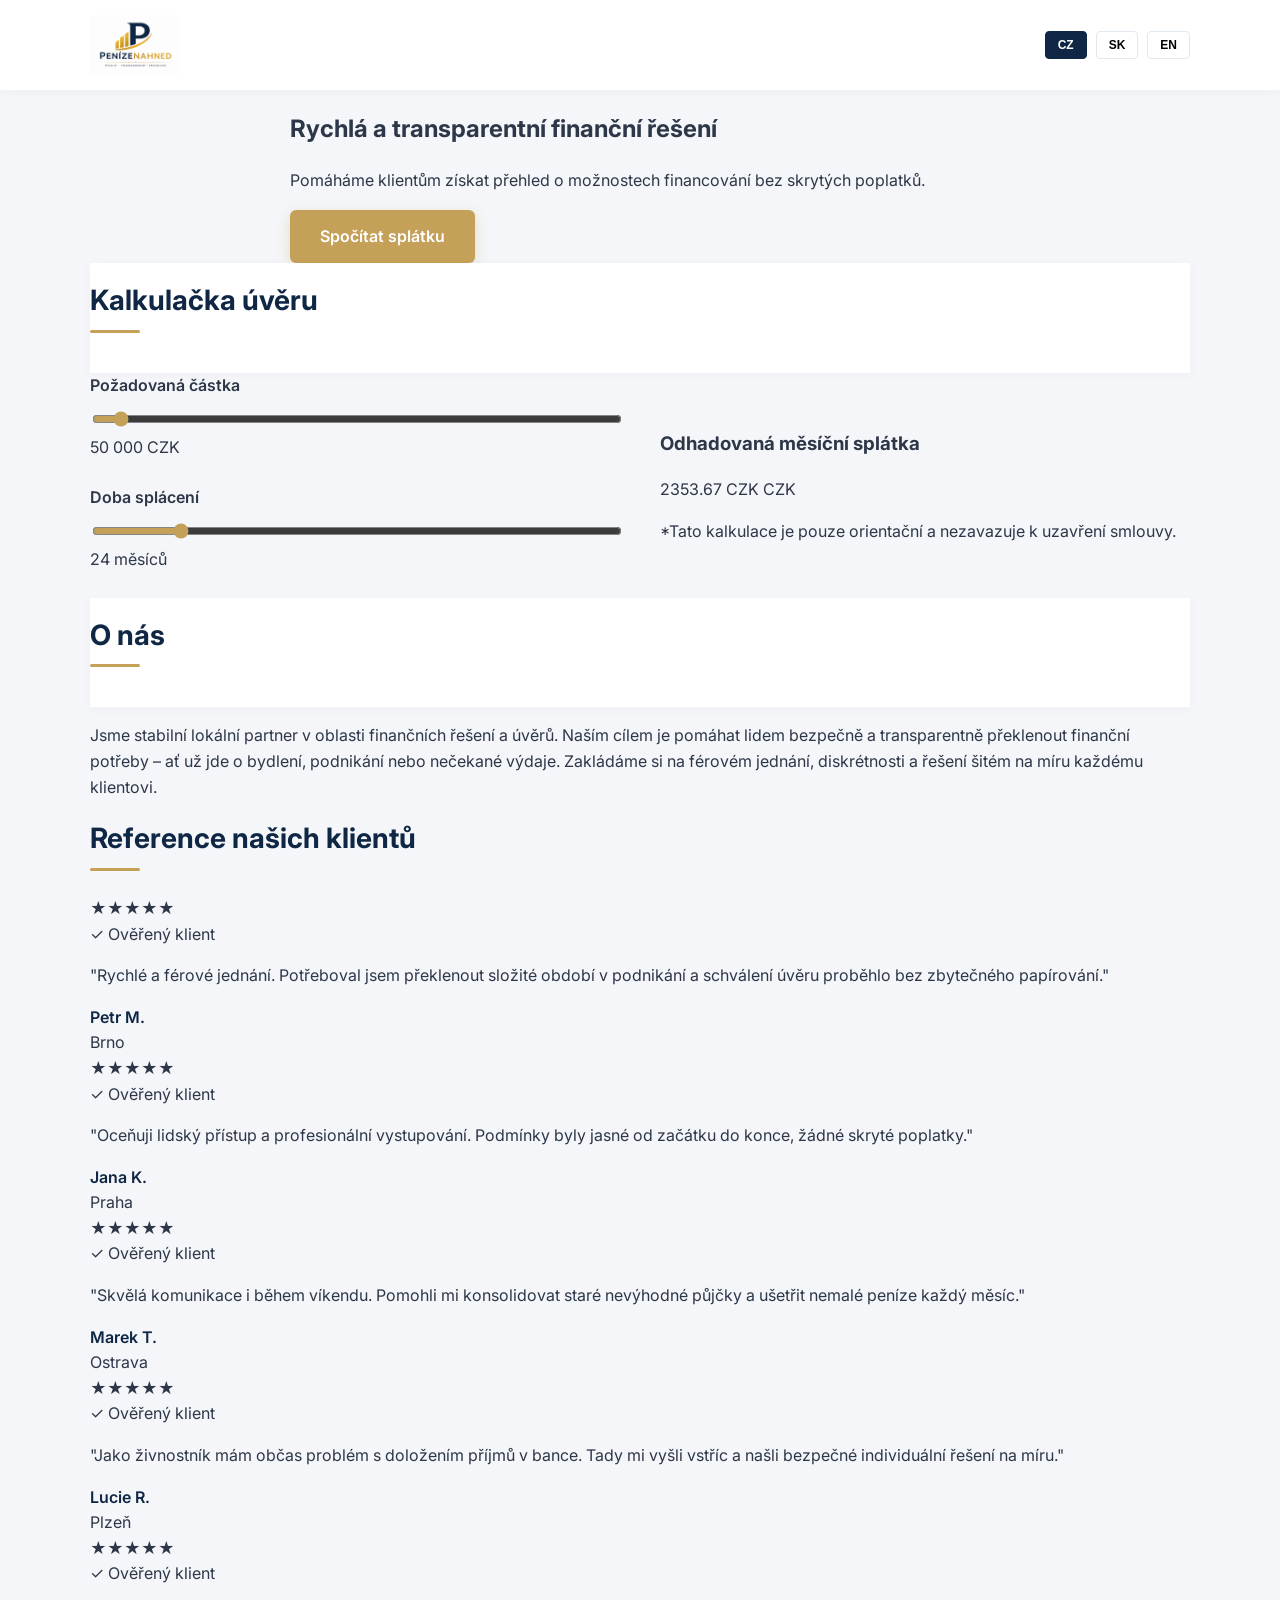
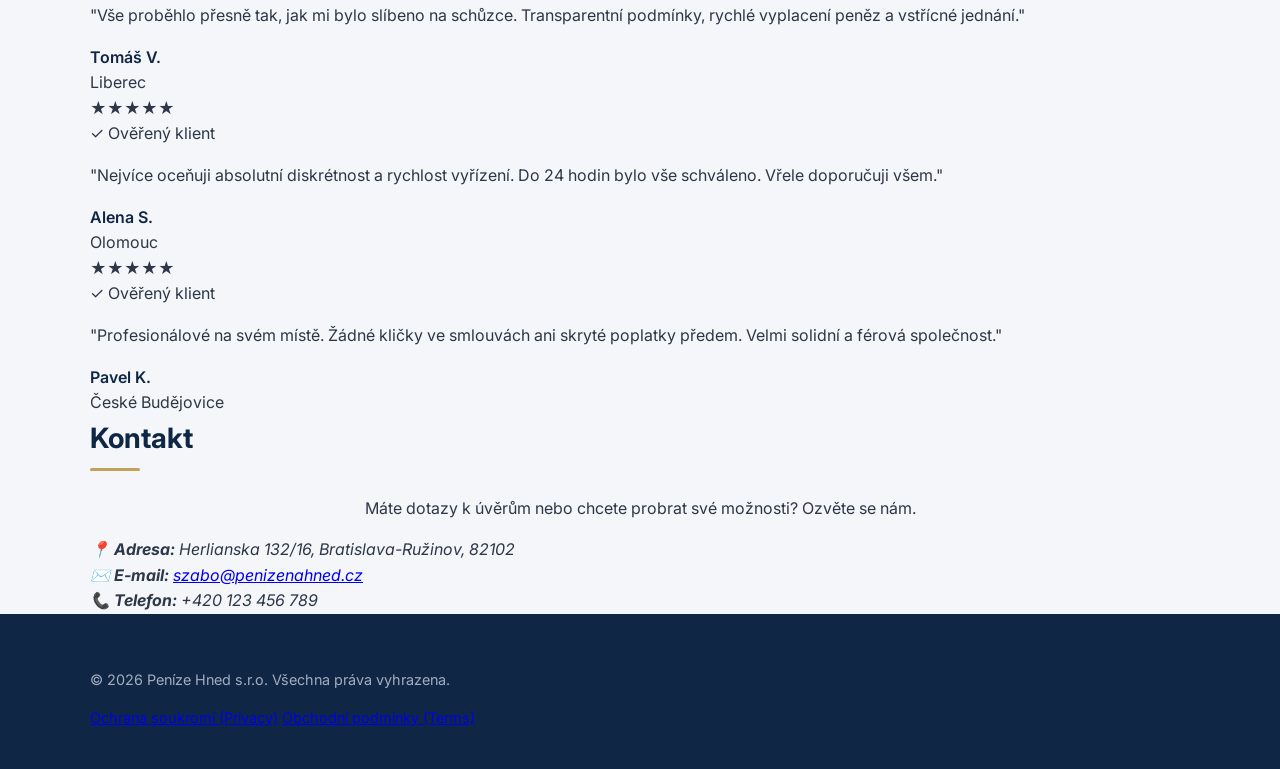
==== index.html @ b9f070ab "Update index.html" ====
<!DOCTYPE html>
<html lang="cs">
<head>
    <meta charset="utf-8">
    <meta name="viewport" content="width=device-width, initial-scale=1">
    <title>Peníze Hned s.r.o. | Premium Finanční Řešení</title>
    <link rel="stylesheet" href="styles.css">
    <!-- Premium Geometric Typography -->
    <link rel="preconnect" href="https://fonts.googleapis.com">
    <link rel="preconnect" href="https://fonts.gstatic.com" crossorigin>
    <link href="https://fonts.googleapis.com/css2?family=Inter:wght@300;400;500;600;700&display=swap" rel="stylesheet">
</head>
<body>

<!-- Sticky Navigation Header -->
<header class="site-header">
    <div class="container header-flex">
        <div class="logo-area">
            <img src="logo.png" alt="Peníze Hned s.r.o. Logo" class="site-logo">
        </div>
        <nav class="langs" aria-label="Výběr jazyka">
            <button class="lang-btn active" onclick="setLang('cs')">CZ</button>
            <button class="lang-btn" onclick="setLang('sk')">SK</button>
            <button class="lang-btn" onclick="setLang('en')">EN</button>
        </nav>
    </div>
</header>

<!-- Hero Section with bg_header_2.png Background & High-Contrast Overlay -->
<section class="hero-gradient-wrapper">
    <div class="hero-overlay-curtain"></div>
    <div class="hero-content">
        <h2 id="hero-title" class="hero-main-title">Rychlá a transparentní finanční řešení</h2>
        <p id="hero-text" class="hero-sub-text">Pomáháme klientům získat přehled o možnostech financování bez skrytých poplatků.</p>
        <a href="#calculator-card" class="btn-premium hero-cta">Spočítat splátku</a>
    </div>
</section>

<!-- Main Grid Canvas Layered Over Soft Warm Grey (#f4f6f9) -->
<main class="main-canvas">
    
    <!-- Approachable Interactivity: Loan Calculator Card -->
    <section id="calculator-card" class="container elevated-card">
        <header class="card-header">
            <h2 class="section-title">Kalkulačka úvěru</h2>
        </header>
        <div class="calculator-grid">
            <!-- Custom Gold Sliders -->
            <div class="calc-controls-block">
                <div class="range-group">
                    <label for="amount" class="input-label">Požadovaná částka</label>
                    <input id="amount" class="gold-range-slider" type="range" min="10000" max="1000000" value="50000" oninput="calc()">
                    <div class="range-value-display"><span id="amountv">50 000</span> CZK</div>
                </div>
                
                <div class="range-group">
                    <label for="months" class="input-label">Doba splácení</label>
                    <input id="months" class="gold-range-slider" type="range" min="6" max="120" value="24" oninput="calc()">
                    <div class="range-value-display"><span id="monthsv">24</span> měsíců</div>
                </div>
            </div>
            <!-- High-Contrast Numeric Financial Output -->
            <div class="calc-result-display-panel">
                <h3 class="result-panel-heading">Odhadovaná měsíční splátka</h3>
                <div class="numeric-output-large"><span id="monthly">---</span> CZK</div>
                <p class="calc-disclaimer-text">*Tato kalkulace je pouze orientační a nezavazuje k uzavření smlouvy.</p>
            </div>
        </div>
    </section>

    <!-- Dimensionality: Corporate Overview Card -->
    <section class="container elevated-card">
        <header class="card-header">
            <h2 class="section-title">O nás</h2>
        </header>
        <article class="about-us-content-body">
            <p>Jsme stabilní lokální partner v oblasti finančních řešení a úvěrů. Naším cílem je pomáhat lidem bezpečně a transparentně překlenout finanční potřeby – ať už jde o bydlení, podnikání nebo nečekané výdaje. Zakládáme si na férovém jednání, diskrétnosti a řešení šitém na míru každému klientovi.</p>
        </article>
    </section>

    <!-- Trust Building: Premium Trustline-Inspired Testimonials Canvas -->
    <section class="container testimonials-section-wrapper">
        <h2 class="section-title title-centered">Reference našich klientů</h2>
        <div class="testimonials-responsive-grid">
            
            <!-- Card 1 -->
            <div class="premium-trust-card">
                <div class="card-trust-header">
                    <div class="stars">★★★★★</div>
                    <span class="verified-badge">✓ Ověřený klient</span>
                </div>
                <p class="client-quote-text">"Rychlé a férové jednání. Potřeboval jsem překlenout složité období v podnikání a schválení úvěru proběhlo bez zbytečného papírování."</p>
                <div class="client-meta">
                    <h4 class="client-name">Petr M.</h4>
                    <span class="client-location">Brno</span>
                </div>
            </div>
            
            <!-- Card 2 -->
            <div class="premium-trust-card">
                <div class="card-trust-header">
                    <div class="stars">★★★★★</div>
                    <span class="verified-badge">✓ Ověřený klient</span>
                </div>
                <p class="client-quote-text">"Oceňuji lidský přístup a profesionální vystupování. Podmínky byly jasné od začátku do konce, žádné skryté poplatky."</p>
                <div class="client-meta">
                    <h4 class="client-name">Jana K.</h4>
                    <span class="client-location">Praha</span>
                </div>
            </div>

            <!-- Card 3 -->
            <div class="premium-trust-card">
                <div class="card-trust-header">
                    <div class="stars">★★★★★</div>
                    <span class="verified-badge">✓ Ověřený klient</span>
                </div>
                <p class="client-quote-text">"Skvělá komunikace i během víkendu. Pomohli mi konsolidovat staré nevýhodné půjčky a ušetřit nemalé peníze každý měsíc."</p>
                <div class="client-meta">
                    <h4 class="client-name">Marek T.</h4>
                    <span class="client-location">Ostrava</span>
                </div>
            </div>

            <!-- Card 4 -->
            <div class="premium-trust-card">
                <div class="card-trust-header">
                    <div class="stars">★★★★★</div>
                    <span class="verified-badge">✓ Ověřený klient</span>
                </div>
                <p class="client-quote-text">"Jako živnostník mám občas problém s doložením příjmů v bance. Tady mi vyšli vstříc a našli bezpečné individuální řešení na míru."</p>
                <div class="client-meta">
                    <h4 class="client-name">Lucie R.</h4>
                    <span class="client-location">Plzeň</span>
                </div>
            </div>

            <!-- Card 5 -->
            <div class="premium-trust-card">
                <div class="card-trust-header">
                    <div class="stars">★★★★★</div>
                    <span class="verified-badge">✓ Ověřený klient</span>
                </div>
                <p class="client-quote-text">"Vše proběhlo přesně tak, jak mi bylo slíbeno na schůzce. Transparentní podmínky, rychlé vyplacení peněz a vstřícné jednání."</p>
                <div class="client-meta">
                    <h4 class="client-name">Tomáš V.</h4>
                    <span class="client-location">Liberec</span>
                </div>
            </div>

            <!-- Card 6 -->
            <div class="premium-trust-card">
                <div class="card-trust-header">
                    <div class="stars">★★★★★</div>
                    <span class="verified-badge">✓ Ověřený klient</span>
                </div>
                <p class="client-quote-text">"Nejvíce oceňuji absolutní diskrétnost a rychlost vyřízení. Do 24 hodin bylo vše schváleno. Vřele doporučuji všem."</p>
                <div class="client-meta">
                    <h4 class="client-name">Alena S.</h4>
                    <span class="client-location">Olomouc</span>
                </div>
            </div>

            <!-- Card 7 -->
            <div class="premium-trust-card">
                <div class="card-trust-header">
                    <div class="stars">★★★★★</div>
                    <span class="verified-badge">✓ Ověřený klient</span>
                </div>
                <p class="client-quote-text">"Profesionálové na svém místě. Žádné kličky ve smlouvách ani skryté poplatky předem. Velmi solidní a férová společnost."</p>
                <div class="client-meta">
                    <h4 class="client-name">Pavel K.</h4>
                    <span class="client-location">České Budějovice</span>
                </div>
            </div>
            
        </div>
    </section>

    <!-- Trust Building: Transparent Standalone Contact Panel -->
    <section class="container contact-standalone-wrapper">
        <div class="contact-details-panel elevated-card">
            <h2 class="section-title title-centered">Kontakt</h2>
            <p class="contact-intro-lead text-center">Máte dotazy k úvěrům nebo chcete probrat své možnosti? Ozvěte se nám.</p>
            <address class="structured-address-block">
                <div class="address-grid-item"><strong>📍 Adresa:</strong> Herlianska 132/16, Bratislava-Ružinov, 82102</div>
                <div class="address-grid-item"><strong>✉️ E-mail:</strong> <a href="mailto:szabo@penizenahned.cz" class="high-intent-link">szabo@penizenahned.cz</a></div>
                <div class="address-grid-item"><strong>📞 Telefon:</strong> +420 123 456 789</div>
            </address>
        </div>
    </section>
</main>

<!-- Corporate Stability Footer -->
<footer class="corporate-footer">
    <div class="container footer-flex-content">
        <p class="copyright-text">&copy; 2026 Peníze Hned s.r.o. Všechna práva vyhrazena.</p>
        <div class="footer-legal-links">
            <a href="privacy.html" class="legal-link">Ochrana soukromí (Privacy)</a>
            <a href="terms.html" class="legal-link">Obchodní podmínky (Terms)</a>
        </div>
    </div>
</footer>

<script src="script.js"></script>
</body>
</html>
---- styles.css ----
/* Container Box to cleanly present the logo asset */
.logo-badge {
  background: #ffffff; 
  padding: 6px 12px;
  border-radius: 6px;
  box-shadow: 0 2px 8px rgba(0, 0, 0, 0.04);
  display: flex;
  align-items: center;
  justify-content: center;
}

.site-logo {
  height: 50px;
  width: auto;
  display: block;
}


/* Color Palette & Variables from logo.png */
:root {
  --primary: #0F2744;       /* Trustworthy Navy */
  --primary-light: #1d4e89; /* Lighter Deep Blue */
  --accent: #c5a059;        /* Premium Champagne Gold */
  --accent-dark: #b08d4b;   /* Hover state Gold */
  --bg-light: #f4f6f9;      /* Sophisticated Off-White */
  --text-dark: #2d3748;     /* Clean Charcoal Text */
  --text-muted: #718096;
  --radius: 12px;
  --shadow: 0 10px 30px rgba(15, 39, 68, 0.05), 0 1px 8px rgba(0, 0, 0, 0.02);
  --shadow-hover: 0 20px 40px rgba(15, 39, 68, 0.1);
}

* {
  box-sizing: border-box;
  scroll-behavior: smooth;
}

body {
  font-family: 'Inter', sans-serif;
  margin: 0;
  background: var(--bg-light);
  color: var(--text-dark);
  line-height: 1.6;
}

.container {
  width: 92%;
  max-width: 1100px;
  margin: auto;
}

/* Header Upgrades */
header {
  background: #ffffff;
  color: var(--text-dark);
  padding: 15px 0;
  box-shadow: 0 2px 10px rgba(0,0,0,0.03);
  position: sticky;
  top: 0;
  z-index: 100;
}

.header-flex {
  display: flex;
  justify-content: space-between;
  align-items: center;
}

.site-logo {
  height: 60px; /* Adapts nicely to your logo dimensions */
  object-fit: contain;
}

.langs .lang-btn {
  background: transparent;
  border: 1px solid #e2e8f0;
  padding: 6px 12px;
  margin-left: 5px;
  cursor: pointer;
  border-radius: 4px;
  font-weight: 600;
  font-size: 12px;
  transition: all 0.2s;
}

.langs .lang-btn.active, .langs .lang-btn:hover {
  background: var(--primary);
  color: white;
  border-color: var(--primary);
}

/* Premium Depth Hero Area */
.hero {
  position: relative;
  padding: 100px 20px;
  text-align: center;
  background: linear-gradient(135deg, var(--primary) 0%, var(--primary-light) 100%);
  color: white;
  overflow: hidden;
}

.hero-content {
  position: relative;
  z-index: 2;
  max-width: 700px;
  margin: auto;
}

.hero h2 {
  font-size: 2.5rem;
  margin-bottom: 20px;
  font-weight: 700;
  letter-spacing: -0.5px;
}

.hero p {
  font-size: 1.2rem;
  opacity: 0.9;
  margin-bottom: 30px;
  font-weight: 300;
}

/* Main Content Structure & Depth Cards */
.main-content {
  padding: 60px 0;
  display: flex;
  flex-direction: column;
  gap: 50px;
}

.section-card {
  background: #ffffff;
  padding: 40px;
  border-radius: var(--radius);
  box-shadow: var(--shadow);
  border: 1px solid rgba(15, 39, 68, 0.03);
  transition: transform 0.3s ease, box-shadow 0.3s ease;
}

.section-card:hover {
  transform: translateY(-2px);
  box-shadow: var(--shadow-hover);
}

.section-title {
  color: var(--primary);
  font-size: 1.75rem;
  margin-top: 0;
  margin-bottom: 25px;
  position: relative;
  padding-bottom: 10px;
}

.section-title::after {
  content: '';
  position: absolute;
  left: 0;
  bottom: 0;
  width: 50px;
  height: 3px;
  background: var(--accent);
  border-radius: 2px;
}

.text-center { text-align: center; }
.text-center.section-title::after { left: 50%; transform: translateX(-50%); }

/* Calculator Upgrades */
.calculator-grid {
  display: grid;
  grid-template-columns: 1fr 1fr;
  gap: 40px;
  align-items: center;
}

@media(max-width: 768px) {
  .calculator-grid, .contact-grid, .testimonials-grid {
    grid-template-columns: 1fr !important;
  }
}

.range-group {
  margin-bottom: 25px;
}

.range-group label {
  display: block;
  font-weight: 600;
  margin-bottom: 10px;
}

input[type="range"] {
  width: 100%;
  accent-color: var(--accent);
  margin-bottom: 8px;
}

.range-value {
  text-align: right;
  font-weight: 700;
  color: var(--primary);
}

.calc-result {
  background: #f8fafc;
  padding: 30px;
  border-radius: 8px;
  text-align: center;
  border-left: 4px solid var(--accent);
}

.calc-result h3 {
  margin-top: 0;
  color: var(--text-muted);
  font-size: 1rem;
  text-transform: uppercase;
  letter-spacing: 1px;
}

.result-display {
  font-size: 2.2rem;
  font-weight: 700;
  color: var(--primary);
  margin: 15px 0;
}

.calc-disclaimer {
  font-size: 0.8rem;
  color: var(--text-muted);
  margin: 0;
}

/* About Us Section Styling */
.about-text {
  font-size: 1.1rem;
  color: #4a5568;
}

/* Testimonials Layout */
.testimonials-grid {
  display: grid;
  grid-template-columns: 1fr 1fr;
  gap: 30px;
}

.testimonial-card {
  background: white;
  padding: 30px;
  border-radius: var(--radius);
  box-shadow: var(--shadow);
  border-top: 3px solid var(--accent);
}

.quote {
  font-style: italic;
  color: #4a5568;
  margin-bottom: 20px;
}

.client-name {
  margin: 0;
  color: var(--primary);
  font-weight: 600;
}

/* Contact Grid & Form UI */
.contact-grid {
  display: grid;
  grid-template-columns: 4fr 6fr;
  gap: 30px;
}

.contact-lead {
  font-size: 1.1rem;
  margin-bottom: 25px;
}

.contact-details p {
  margin-bottom: 15px;
}

.contact-details a {
  color: var(--primary-light);
  text-decoration: none;
  font-weight: 600;
}

.form-title {
  margin-top: 0;
  color: var(--primary);
  margin-bottom: 20px;
}

.form-group {
  margin-bottom: 20px;
}

.form-group label {
  display: block;
  font-size: 0.9rem;
  font-weight: 600;
  margin-bottom: 6px;
}

.form-group input, .form-group textarea {
  width: 100%;
  padding: 12px;
  border: 1px solid #cbd5e0;
  border-radius: 6px;
  font-family: inherit;
  font-size: 1rem;
  transition: border-color 0.2s;
}

.form-group input:focus, .form-group textarea:focus {
  outline: none;
  border-color: var(--accent);
}

/* Premium Buttons */
.btn-premium {
  display: inline-block;
  background: var(--accent);
  color: white;
  padding: 14px 30px;
  border-radius: 6px;
  text-decoration: none;
  font-weight: 600;
  border: none;
  cursor: pointer;
  transition: all 0.2s ease-transform;
  box-shadow: 0 4px 14px rgba(197, 160, 89, 0.3);
}

.btn-premium:hover {
  background: var(--accent-dark);
  transform: translateY(-1px);
}

.btn-full {
  width: 100%;
}

/* Footer Overhaul */
footer {
  padding: 40px 0;
  background: var(--primary);
  color: #a0aec0;
  font-size: 0.9rem;
}

.footer-content {
  display: flex;
  justify-content: space-between;
  align-items: center;
  flex-wrap: wrap;
  gap: 20px;
}

.footer-links a {
  color: #fff;
  text-decoration: none;
  margin-left: 20px;
  transition: color 0.2s;
}

.footer-links a:hover {
  color: var(--accent);
}
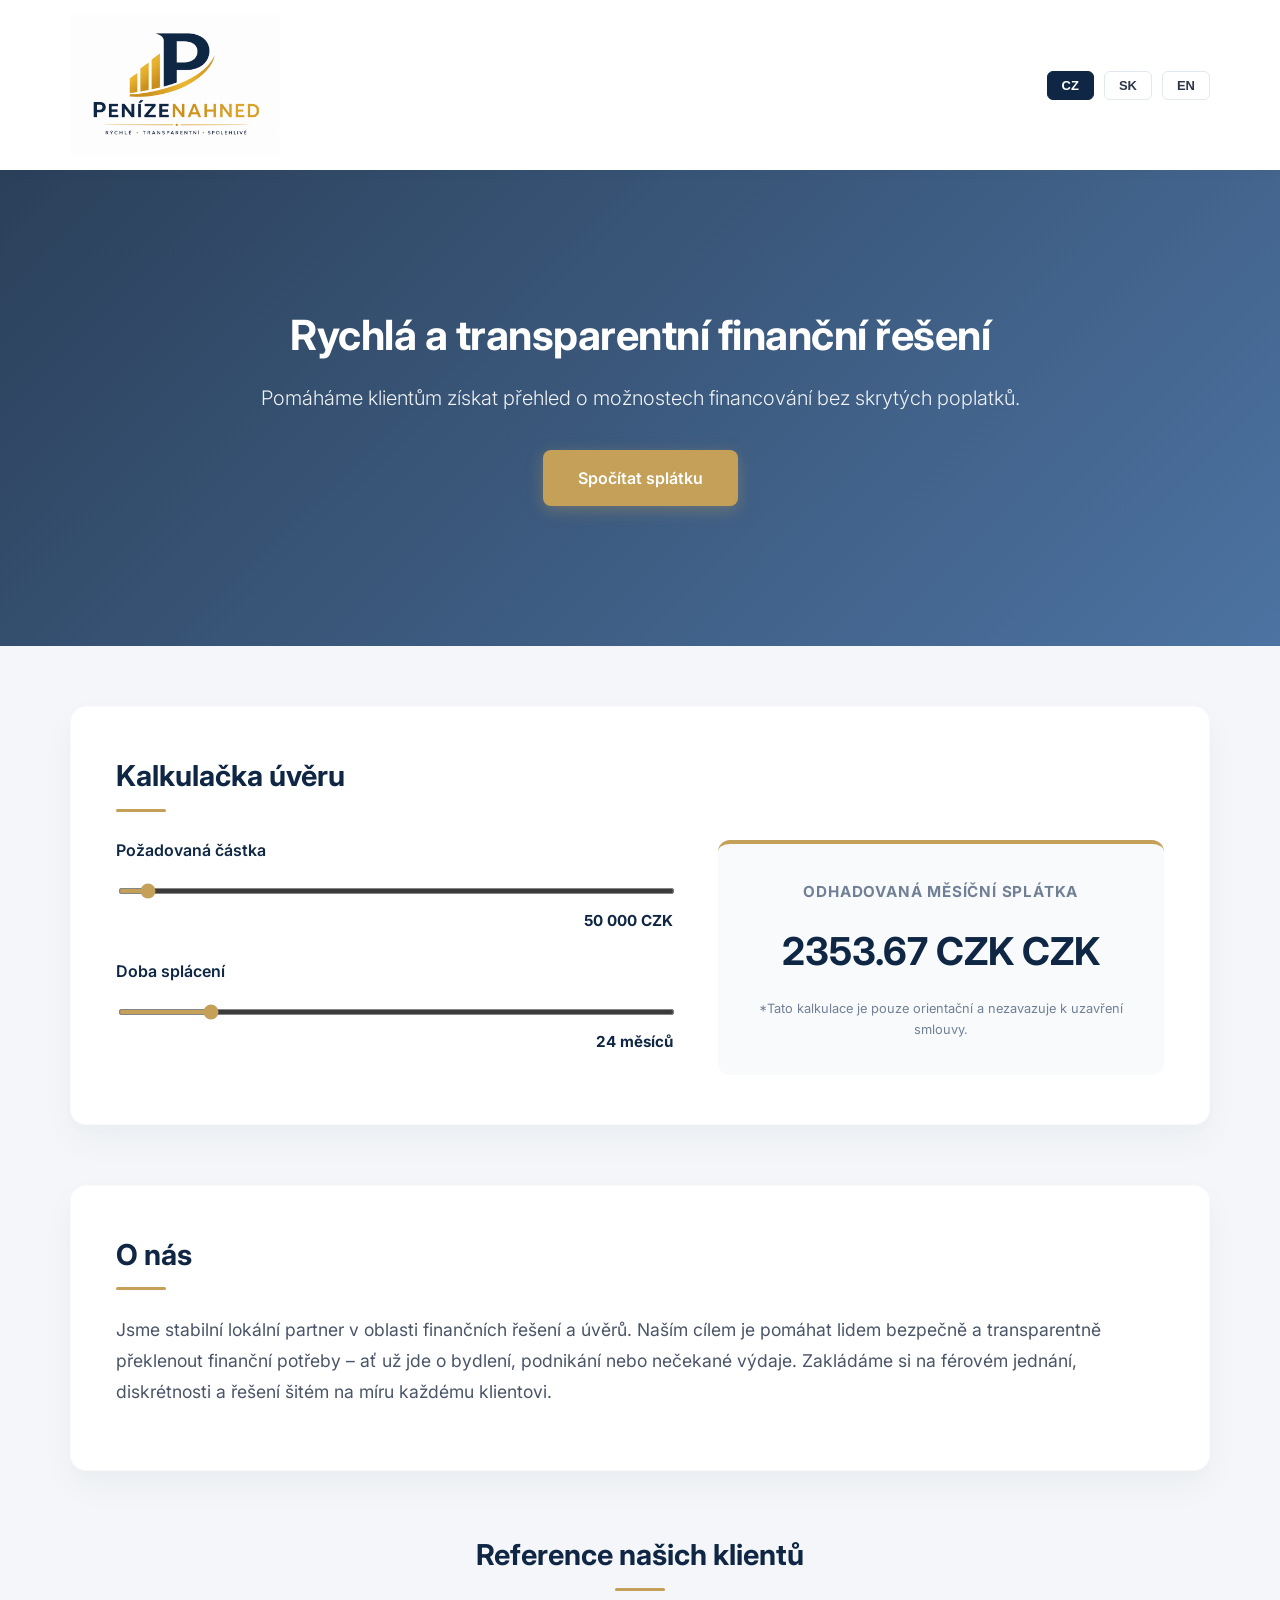
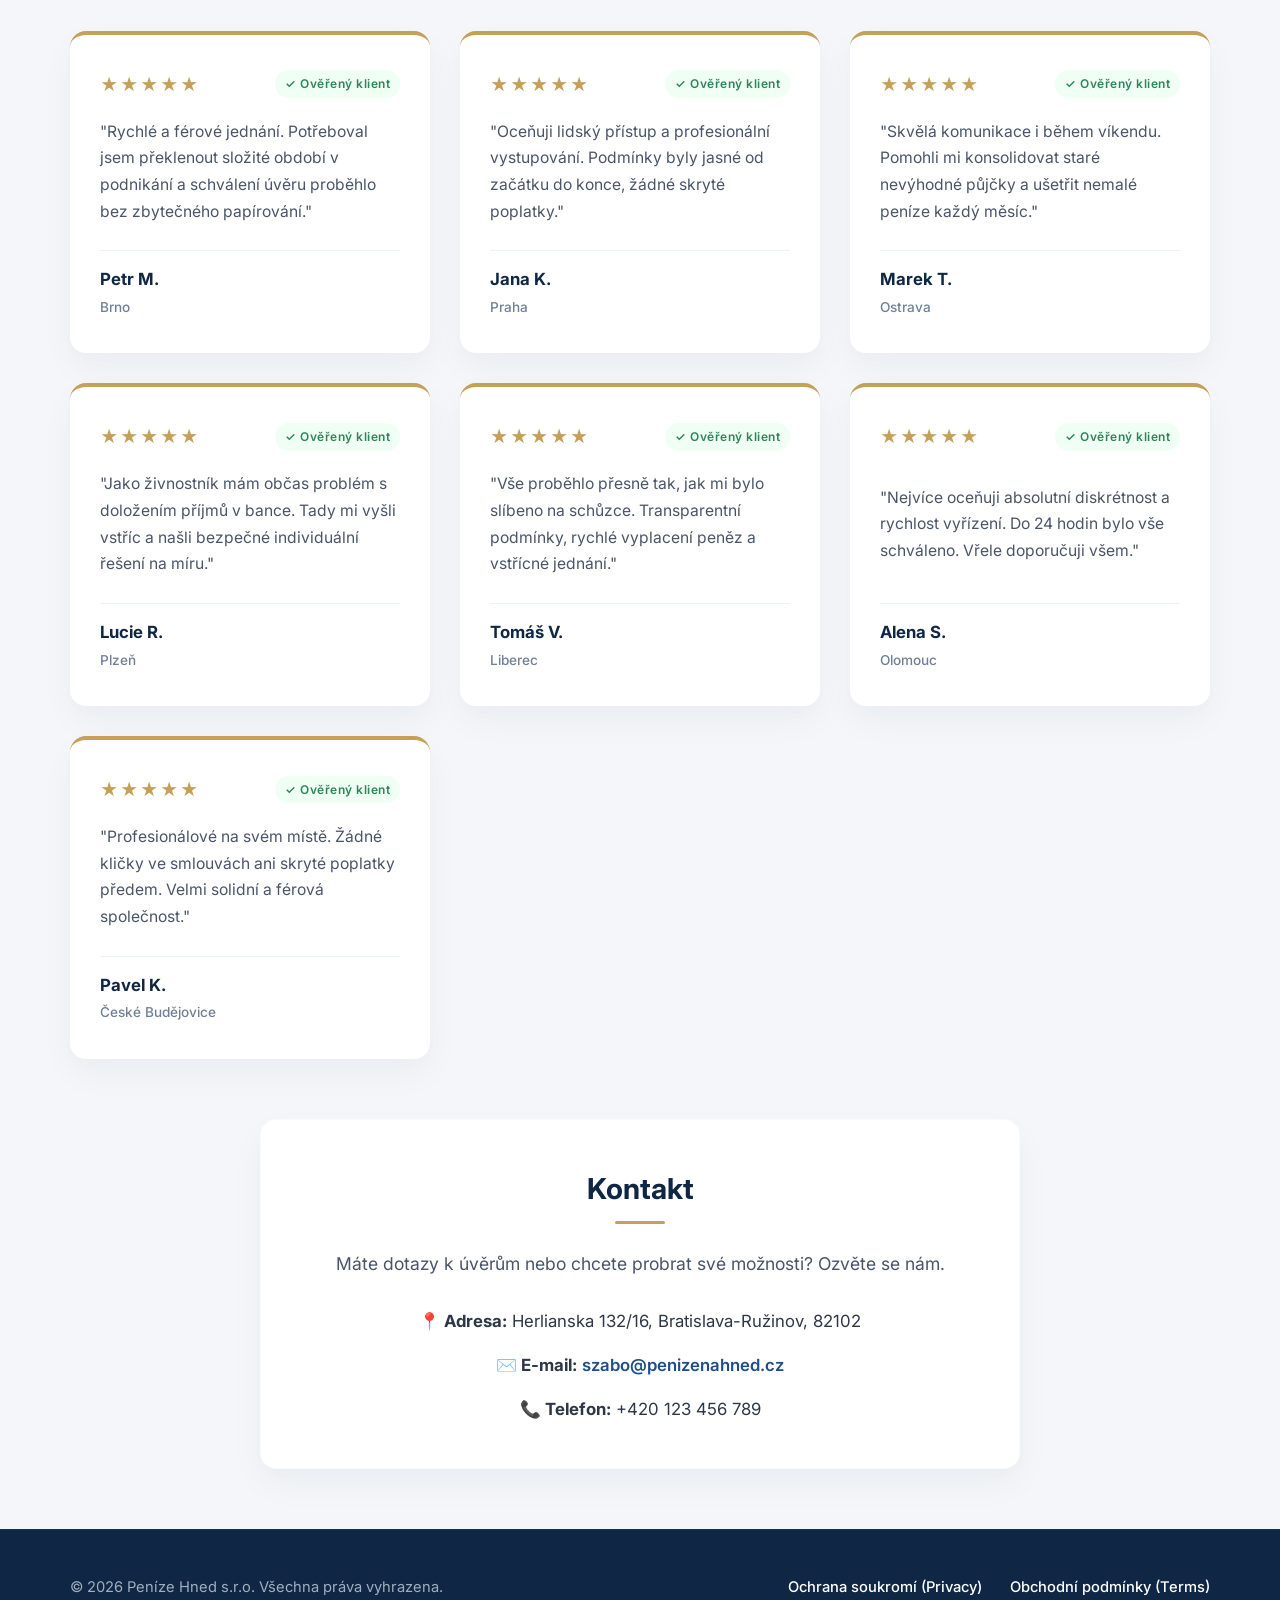
==== commit 6abae5c4: "Update index.html" ====
--- a/index.html
+++ b/index.html
@@ -12,7 +12,7 @@
 </head>
 <body>
 
-<!-- Sticky Navigation Header -->
+<!-- Sticky Navigation Header (Compact Viewport Optimization) -->
 <header class="site-header">
     <div class="container header-flex">
         <div class="logo-area">
@@ -39,31 +39,34 @@
 <!-- Main Grid Canvas Layered Over Soft Warm Grey (#f4f6f9) -->
 <main class="main-canvas">
     
-    <!-- Approachable Interactivity: Loan Calculator Card -->
-    <section id="calculator-card" class="container elevated-card">
-        <header class="card-header">
-            <h2 class="section-title">Kalkulačka úvěru</h2>
-        </header>
-        <div class="calculator-grid">
-            <!-- Custom Gold Sliders -->
-            <div class="calc-controls-block">
-                <div class="range-group">
-                    <label for="amount" class="input-label">Požadovaná částka</label>
-                    <input id="amount" class="gold-range-slider" type="range" min="10000" max="1000000" value="50000" oninput="calc()">
-                    <div class="range-value-display"><span id="amountv">50 000</span> CZK</div>
-                </div>
-                
-                <div class="range-group">
-                    <label for="months" class="input-label">Doba splácení</label>
-                    <input id="months" class="gold-range-slider" type="range" min="6" max="120" value="24" oninput="calc()">
-                    <div class="range-value-display"><span id="monthsv">24</span> měsíců</div>
-                </div>
-            </div>
-            <!-- High-Contrast Numeric Financial Output -->
-            <div class="calc-result-display-panel">
-                <h3 class="result-panel-heading">Odhadovaná měsíční splátka</h3>
-                <div class="numeric-output-large"><span id="monthly">---</span> CZK</div>
-                <p class="calc-disclaimer-text">*Tato kalkulace je pouze orientační a nezavazuje k uzavření smlouvy.</p>
+    <!-- Approachable Interactivity: Loan Calculator Card with Image Background Treatment -->
+    <section id="calculator-card" class="container elevated-card calculator-bg-card">
+        <div class="card-image-overlay"></div>
+        <div class="calculator-inner-content">
+            <header class="card-header">
+                <h2 class="section-title text-light">Kalkulačka úvěru</h2>
+            </header>
+            <div class="calculator-grid">
+                <!-- Custom Gold Sliders -->
+                <div class="calc-controls-block">
+                    <div class="range-group">
+                        <label for="amount" class="input-label text-light">Požadovaná částka</label>
+                        <input id="amount" class="gold-range-slider" type="range" min="10000" max="1000000" value="50000" oninput="calc()">
+                        <div class="range-value-display text-light-muted"><span id="amountv">50 000</span> CZK</div>
+                    </div>
+                    
+                    <div class="range-group">
+                        <label for="months" class="input-label text-light">Doba splácení</label>
+                        <input id="months" class="gold-range-slider" type="range" min="6" max="120" value="24" oninput="calc()">
+                        <div class="range-value-display text-light-muted"><span id="monthsv">24</span> měsíců</div>
+                    </div>
+                </div>
+                <!-- High-Contrast Numeric Financial Output Block -->
+                <div class="calc-result-display-panel premium-dark-panel">
+                    <h3 class="result-panel-heading text-gold">Odhadovaná měsíční splátka</h3>
+                    <div class="numeric-output-large text-white"><span id="monthly">---</span> CZK</div>
+                    <p class="calc-disclaimer-text text-light-muted">*Tato kalkulace je pouze orientační a nezavazuje k uzavření smlouvy.</p>
+                </div>
             </div>
         </div>
     </section>
--- a/styles.css
+++ b/styles.css
@@ -1,33 +1,15 @@
-/* Container Box to cleanly present the logo asset */
-.logo-badge {
-  background: #ffffff; 
-  padding: 6px 12px;
-  border-radius: 6px;
-  box-shadow: 0 2px 8px rgba(0, 0, 0, 0.04);
-  display: flex;
-  align-items: center;
-  justify-content: center;
-}
-
-.site-logo {
-  height: 50px;
-  width: auto;
-  display: block;
-}
-
-
-/* Color Palette & Variables from logo.png */
+/* Color Palette and Variables from logo.png */
 :root {
-  --primary: #0F2744;       /* Trustworthy Navy */
-  --primary-light: #1d4e89; /* Lighter Deep Blue */
-  --accent: #c5a059;        /* Premium Champagne Gold */
-  --accent-dark: #b08d4b;   /* Hover state Gold */
-  --bg-light: #f4f6f9;      /* Sophisticated Off-White */
-  --text-dark: #2d3748;     /* Clean Charcoal Text */
-  --text-muted: #718096;
-  --radius: 12px;
-  --shadow: 0 10px 30px rgba(15, 39, 68, 0.05), 0 1px 8px rgba(0, 0, 0, 0.02);
-  --shadow-hover: 0 20px 40px rgba(15, 39, 68, 0.1);
+  --primary: #0F2744;       /* Stability Navy Blue */
+  --primary-light: #1d4e89; /* Core Lighter Corporate Blue */
+  --accent: #c5a059;        /* High-Intent Champagne Gold */
+  --accent-dark: #b08d4b;   /* Active State Dark Gold */
+  --bg-light: #f4f6f9;      /* Warm Grey Dimensional Canvas */
+  --text-dark: #2d3748;     /* Professional Soft Charcoal */
+  --text-muted: #718096;    /* Secondary Muted Text */
+  --radius-premium: 16px;
+  --shadow-diffused: 0 15px 35px rgba(15, 39, 68, 0.04), 0 5px 15px rgba(0, 0, 0, 0.01);
+  --shadow-lifted: 0 25px 50px rgba(15, 39, 68, 0.08), 0 10px 20px rgba(0, 0, 0, 0.02);
 }
 
 * {
@@ -40,21 +22,21 @@
   margin: 0;
   background: var(--bg-light);
   color: var(--text-dark);
-  line-height: 1.6;
+  line-height: 1.65;
+  -webkit-font-smoothing: antialiased;
 }
 
 .container {
   width: 92%;
-  max-width: 1100px;
+  max-width: 1140px;
   margin: auto;
 }
 
-/* Header Upgrades */
-header {
+/* Premium Sticky Header Layout */
+.site-header {
   background: #ffffff;
-  color: var(--text-dark);
   padding: 15px 0;
-  box-shadow: 0 2px 10px rgba(0,0,0,0.03);
+  box-shadow: 0 2px 15px rgba(0, 0, 0, 0.02);
   position: sticky;
   top: 0;
   z-index: 100;
@@ -67,88 +49,111 @@
 }
 
 .site-logo {
-  height: 60px; /* Adapts nicely to your logo dimensions */
+  display: block;
+  max-width: 210px;
+  height: auto;
   object-fit: contain;
 }
 
+/* Language Selection System */
 .langs .lang-btn {
   background: transparent;
   border: 1px solid #e2e8f0;
-  padding: 6px 12px;
-  margin-left: 5px;
+  padding: 6px 14px;
+  margin-left: 6px;
   cursor: pointer;
-  border-radius: 4px;
+  border-radius: 6px;
   font-weight: 600;
-  font-size: 12px;
-  transition: all 0.2s;
+  font-size: 13px;
+  transition: all 0.25s ease;
+  color: var(--text-dark);
 }
 
 .langs .lang-btn.active, .langs .lang-btn:hover {
   background: var(--primary);
-  color: white;
+  color: #ffffff;
   border-color: var(--primary);
 }
 
-/* Premium Depth Hero Area */
-.hero {
+/* Dynamic High-Contrast Hero Section using bg_header_2.png */
+.hero-gradient-wrapper {
   position: relative;
-  padding: 100px 20px;
+  padding: 140px 20px;
   text-align: center;
-  background: linear-gradient(135deg, var(--primary) 0%, var(--primary-light) 100%);
-  color: white;
+  background: url('bg_header_2.png') no-repeat center center;
+  background-size: cover;
+  color: #ffffff;
   overflow: hidden;
+  display: flex;
+  justify-content: center;
+  align-items: center;
+}
+
+/* Glass Overlay Curtain for Pristine Readability and Contrast */
+.hero-overlay-curtain {
+  position: absolute;
+  top: 0;
+  left: 0;
+  width: 100%;
+  height: 100%;
+  background: linear-gradient(135deg, rgba(15, 39, 68, 0.88) 0%, rgba(29, 78, 137, 0.78) 100%);
+  z-index: 1;
 }
 
 .hero-content {
   position: relative;
   z-index: 2;
-  max-width: 700px;
+  max-width: 760px;
   margin: auto;
 }
 
-.hero h2 {
-  font-size: 2.5rem;
+.hero-main-title {
+  font-size: 2.6rem;
+  margin-top: 0;
   margin-bottom: 20px;
   font-weight: 700;
   letter-spacing: -0.5px;
-}
-
-.hero p {
-  font-size: 1.2rem;
-  opacity: 0.9;
-  margin-bottom: 30px;
+  line-height: 1.25;
+}
+
+.hero-sub-text {
+  font-size: 1.25rem;
+  opacity: 0.92;
+  margin-bottom: 35px;
   font-weight: 300;
 }
 
-/* Main Content Structure & Depth Cards */
-.main-content {
+/* Content Canvas Core Dimensionality Layout */
+.main-canvas {
   padding: 60px 0;
   display: flex;
   flex-direction: column;
-  gap: 50px;
-}
-
-.section-card {
+  gap: 60px;
+}
+
+/* Elevated White Container Cards */
+.elevated-card {
   background: #ffffff;
-  padding: 40px;
-  border-radius: var(--radius);
-  box-shadow: var(--shadow);
-  border: 1px solid rgba(15, 39, 68, 0.03);
-  transition: transform 0.3s ease, box-shadow 0.3s ease;
-}
-
-.section-card:hover {
+  padding: 45px;
+  border-radius: var(--radius-premium);
+  box-shadow: var(--shadow-diffused);
+  border: 1px solid rgba(15, 39, 68, 0.02);
+  transition: transform 0.4s cubic-bezier(0.16, 1, 0.3, 1), box-shadow 0.4s ease;
+}
+
+.elevated-card:hover {
   transform: translateY(-2px);
-  box-shadow: var(--shadow-hover);
+  box-shadow: var(--shadow-lifted);
 }
 
 .section-title {
   color: var(--primary);
-  font-size: 1.75rem;
+  font-size: 1.8rem;
   margin-top: 0;
   margin-bottom: 25px;
   position: relative;
-  padding-bottom: 10px;
+  padding-bottom: 12px;
+  font-weight: 700;
 }
 
 .section-title::after {
@@ -162,194 +167,231 @@
   border-radius: 2px;
 }
 
+.title-centered { text-align: center; }
+.title-centered.section-title::after { left: 50%; transform: translateX(-50%); }
 .text-center { text-align: center; }
-.text-center.section-title::after { left: 50%; transform: translateX(-50%); }
-
-/* Calculator Upgrades */
+
+/* Interactive Responsive Calculator */
 .calculator-grid {
   display: grid;
-  grid-template-columns: 1fr 1fr;
-  gap: 40px;
-  align-items: center;
-}
-
-@media(max-width: 768px) {
-  .calculator-grid, .contact-grid, .testimonials-grid {
-    grid-template-columns: 1fr !important;
-  }
+  grid-template-columns: 1.11fr 0.89fr;
+  gap: 45px;
+  align-items: center;
 }
 
 .range-group {
   margin-bottom: 25px;
 }
 
-.range-group label {
+.input-label {
   display: block;
   font-weight: 600;
-  margin-bottom: 10px;
-}
-
-input[type="range"] {
+  margin-bottom: 12px;
+  color: var(--primary);
+}
+
+/* Custom Styled High-Intent Sliders */
+.gold-range-slider {
   width: 100%;
   accent-color: var(--accent);
-  margin-bottom: 8px;
-}
-
-.range-value {
+  height: 6px;
+  background: #e2e8f0;
+  border-radius: 3px;
+  cursor: pointer;
+}
+
+.range-value-display {
   text-align: right;
   font-weight: 700;
   color: var(--primary);
-}
-
-.calc-result {
+  margin-top: 6px;
+  font-size: 0.95rem;
+}
+
+/* Calculator Visual Output Block */
+.calc-result-display-panel {
   background: #f8fafc;
-  padding: 30px;
-  border-radius: 8px;
+  padding: 35px 30px;
+  border-radius: 12px;
   text-align: center;
-  border-left: 4px solid var(--accent);
-}
-
-.calc-result h3 {
+  border-top: 4px solid var(--accent);
+  box-shadow: inset 0 2px 4px rgba(0,0,0,0.01);
+}
+
+.result-panel-heading {
   margin-top: 0;
   color: var(--text-muted);
-  font-size: 1rem;
+  font-size: 0.95rem;
   text-transform: uppercase;
-  letter-spacing: 1px;
-}
-
-.result-display {
-  font-size: 2.2rem;
+  letter-spacing: 0.8px;
+}
+
+.numeric-output-large {
+  font-size: 2.4rem;
   font-weight: 700;
   color: var(--primary);
   margin: 15px 0;
 }
 
-.calc-disclaimer {
+.calc-disclaimer-text {
   font-size: 0.8rem;
   color: var(--text-muted);
   margin: 0;
 }
 
-/* About Us Section Styling */
-.about-text {
+/* Corporate Bio Configuration */
+.about-us-content-body {
   font-size: 1.1rem;
   color: #4a5568;
-}
-
-/* Testimonials Layout */
-.testimonials-grid {
+  line-height: 1.75;
+}
+
+/* Trustline Aesthetic Testimonials Responsive Grid Matrix */
+.testimonials-responsive-grid {
   display: grid;
-  grid-template-columns: 1fr 1fr;
+  grid-template-columns: repeat(auto-fill, minmax(320px, 1fr));
   gap: 30px;
-}
-
-.testimonial-card {
-  background: white;
-  padding: 30px;
-  border-radius: var(--radius);
-  box-shadow: var(--shadow);
-  border-top: 3px solid var(--accent);
-}
-
-.quote {
-  font-style: italic;
+  margin-top: 40px;
+}
+
+.premium-trust-card {
+  background: #ffffff;
+  padding: 35px 30px;
+  border-radius: var(--radius-premium);
+  position: relative;
+  border-top: 4px solid var(--accent);
+  box-shadow: var(--shadow-diffused);
+  display: flex;
+  flex-direction: column;
+  justify-content: space-between;
+  transition: transform 0.4s cubic-bezier(0.16, 1, 0.3, 1), box-shadow 0.4s ease;
+}
+
+.premium-trust-card:hover {
+  transform: translateY(-6px);
+  box-shadow: var(--shadow-lifted);
+}
+
+.card-trust-header {
+  display: flex;
+  justify-content: space-between;
+  align-items: center;
+  margin-bottom: 20px;
+}
+
+.stars {
+  color: var(--accent);
+  font-size: 1.1rem;
+  letter-spacing: 2px;
+}
+
+.verified-badge {
+  font-size: 0.75rem;
+  font-weight: 600;
+  color: #2f855a;
+  background: #f0fff4;
+  padding: 4px 10px;
+  border-radius: 20px;
+  letter-spacing: 0.5px;
+}
+
+.premium-trust-card .client-quote-text {
+  font-size: 0.98rem;
   color: #4a5568;
-  margin-bottom: 20px;
-}
-
-.client-name {
+  line-height: 1.7;
+  font-style: normal;
+  margin: 0 0 25px 0;
+}
+
+.client-meta {
+  border-top: 1px solid #edf2f7;
+  padding-top: 15px;
+}
+
+.client-meta .client-name {
   margin: 0;
+  font-size: 1.05rem;
   color: var(--primary);
-  font-weight: 600;
-}
-
-/* Contact Grid & Form UI */
-.contact-grid {
-  display: grid;
-  grid-template-columns: 4fr 6fr;
-  gap: 30px;
-}
-
-.contact-lead {
+  font-weight: 700;
+}
+
+.client-meta .client-location {
+  font-size: 0.85rem;
+  color: var(--text-muted);
+  display: block;
+  margin-top: 2px;
+  font-weight: 500;
+}
+
+/* Standalone Clean Corporate Contact Elements */
+.contact-standalone-wrapper {
+  max-width: 760px;
+  margin: 0 auto;
+  width: 100%;
+}
+
+.contact-intro-lead {
   font-size: 1.1rem;
-  margin-bottom: 25px;
-}
-
-.contact-details p {
-  margin-bottom: 15px;
-}
-
-.contact-details a {
+  color: #4a5568;
+  margin-bottom: 30px;
+}
+
+.structured-address-block {
+  display: flex;
+  flex-direction: column;
+  gap: 16px;
+  align-items: center;
+  margin-top: 20px;
+  font-style: normal;
+}
+
+.address-grid-item {
+  font-size: 1.05rem;
+  color: var(--text-dark);
+}
+
+.high-intent-link {
   color: var(--primary-light);
   text-decoration: none;
   font-weight: 600;
-}
-
-.form-title {
-  margin-top: 0;
-  color: var(--primary);
-  margin-bottom: 20px;
-}
-
-.form-group {
-  margin-bottom: 20px;
-}
-
-.form-group label {
-  display: block;
-  font-size: 0.9rem;
-  font-weight: 600;
-  margin-bottom: 6px;
-}
-
-.form-group input, .form-group textarea {
-  width: 100%;
-  padding: 12px;
-  border: 1px solid #cbd5e0;
-  border-radius: 6px;
-  font-family: inherit;
-  font-size: 1rem;
-  transition: border-color 0.2s;
-}
-
-.form-group input:focus, .form-group textarea:focus {
-  outline: none;
-  border-color: var(--accent);
-}
-
-/* Premium Buttons */
+  transition: color 0.2s;
+}
+
+.high-intent-link:hover {
+  color: var(--accent);
+}
+
+/* Action Buttons Positioning */
 .btn-premium {
   display: inline-block;
   background: var(--accent);
-  color: white;
-  padding: 14px 30px;
-  border-radius: 6px;
+  color: #ffffff;
+  padding: 15px 35px;
+  border-radius: 8px;
   text-decoration: none;
   font-weight: 600;
   border: none;
   cursor: pointer;
-  transition: all 0.2s ease-transform;
-  box-shadow: 0 4px 14px rgba(197, 160, 89, 0.3);
+  transition: all 0.3s cubic-bezier(0.16, 1, 0.3, 1);
+  box-shadow: 0 4px 15px rgba(197, 160, 89, 0.35);
 }
 
 .btn-premium:hover {
   background: var(--accent-dark);
   transform: translateY(-1px);
-}
-
-.btn-full {
-  width: 100%;
-}
-
-/* Footer Overhaul */
-footer {
-  padding: 40px 0;
+  box-shadow: 0 6px 20px rgba(197, 160, 89, 0.45);
+}
+
+/* Corporate Navy Footer System */
+.corporate-footer {
+  padding: 45px 0;
   background: var(--primary);
   color: #a0aec0;
-  font-size: 0.9rem;
-}
-
-.footer-content {
+  font-size: 0.92rem;
+  border-top: 1px solid rgba(255,255,255,0.05);
+}
+
+.footer-flex-content {
   display: flex;
   justify-content: space-between;
   align-items: center;
@@ -357,13 +399,44 @@
   gap: 20px;
 }
 
-.footer-links a {
-  color: #fff;
+.copyright-text { margin: 0; }
+
+.footer-legal-links .legal-link {
+  color: #ffffff;
   text-decoration: none;
-  margin-left: 20px;
+  margin-left: 24px;
   transition: color 0.2s;
-}
-
-.footer-links a:hover {
+  font-weight: 500;
+}
+
+.footer-legal-links .legal-link:hover {
   color: var(--accent);
 }
+
+/* Cross-Device Adaptive Viewport Breakpoints */
+@media (max-width: 900px) {
+  .calculator-grid {
+    grid-template-columns: 1fr;
+    gap: 35px;
+  }
+}
+
+@media (max-width: 768px) {
+  .hero-main-title {
+    font-size: 1.95rem;
+  }
+  .hero-sub-text {
+    font-size: 1.1rem;
+  }
+  .elevated-card {
+    padding: 30px 20px;
+  }
+  .footer-flex-content {
+    flex-direction: column;
+    text-align: center;
+  }
+  .footer-legal-links .legal-link {
+    margin: 0 10px;
+    display: inline-block;
+  }
+}
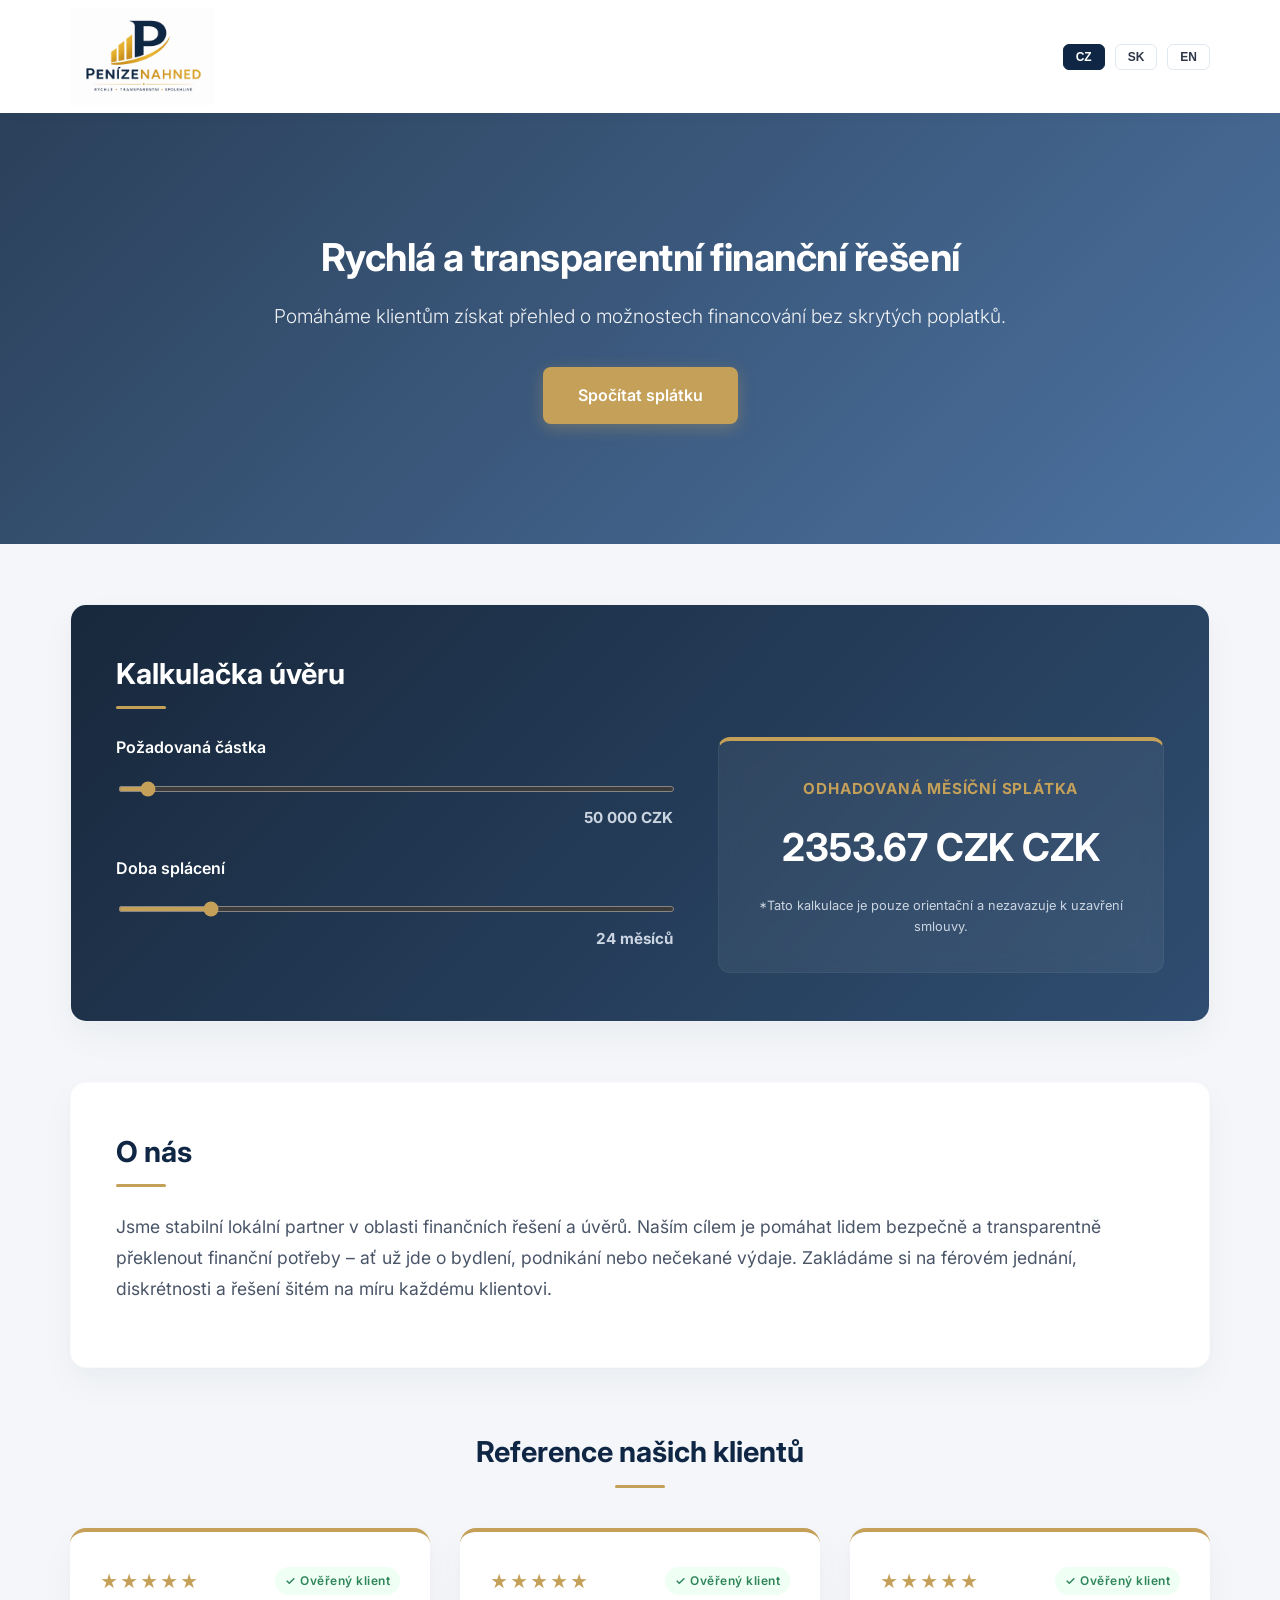
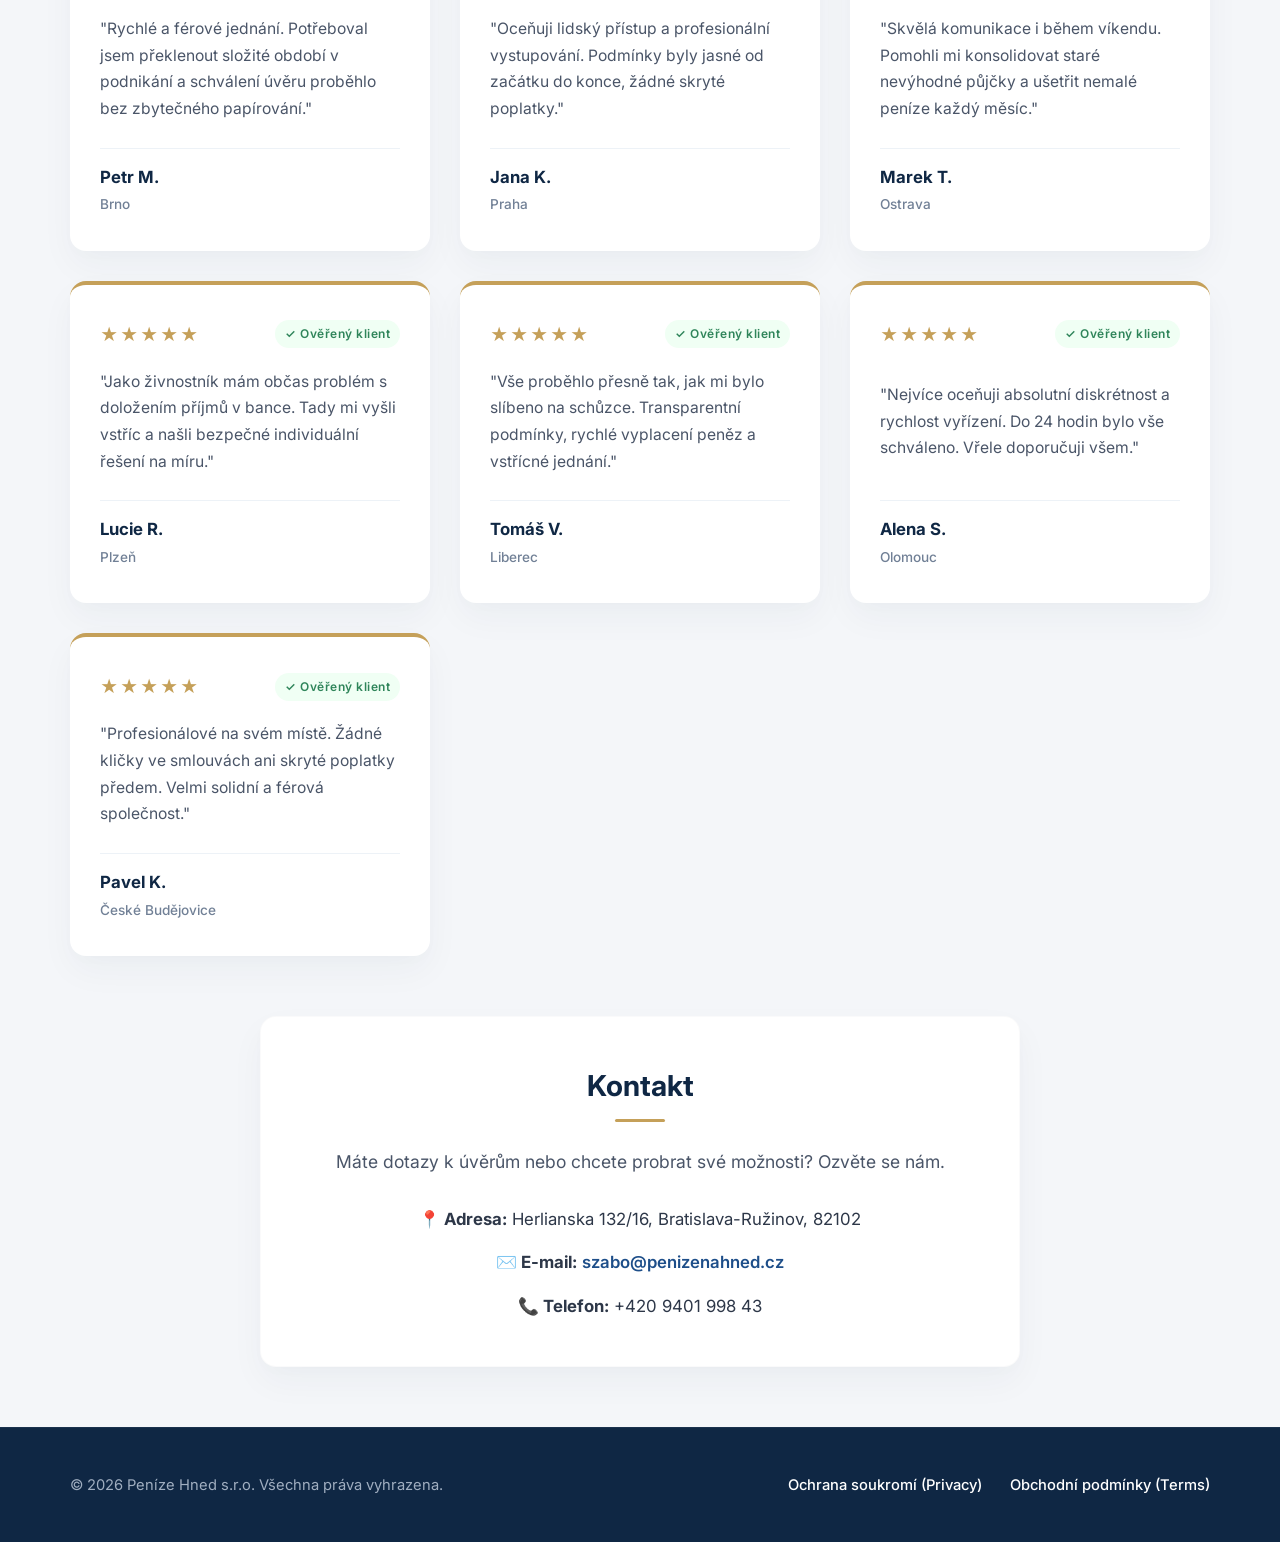
==== commit 838d0bbf: "Update index.html" ====
--- a/index.html
+++ b/index.html
@@ -188,7 +188,7 @@
             <address class="structured-address-block">
                 <div class="address-grid-item"><strong>📍 Adresa:</strong> Herlianska 132/16, Bratislava-Ružinov, 82102</div>
                 <div class="address-grid-item"><strong>✉️ E-mail:</strong> <a href="mailto:szabo@penizenahned.cz" class="high-intent-link">szabo@penizenahned.cz</a></div>
-                <div class="address-grid-item"><strong>📞 Telefon:</strong> +420 123 456 789</div>
+                <div class="address-grid-item"><strong>📞 Telefon:</strong> +420 9401 998 43</div>
             </address>
         </div>
     </section>
--- a/styles.css
+++ b/styles.css
@@ -32,10 +32,10 @@
   margin: auto;
 }
 
-/* Premium Sticky Header Layout */
+/* Premium Sticky Header Layout - Optimized for lower structural height */
 .site-header {
   background: #ffffff;
-  padding: 15px 0;
+  padding: 8px 0; /* Slimmed down from 15px to lower floating header size */
   box-shadow: 0 2px 15px rgba(0, 0, 0, 0.02);
   position: sticky;
   top: 0;
@@ -50,7 +50,7 @@
 
 .site-logo {
   display: block;
-  max-width: 210px;
+  max-width: 145px; /* Scaled down logo footprint to cleanly pull up header space */
   height: auto;
   object-fit: contain;
 }
@@ -59,12 +59,12 @@
 .langs .lang-btn {
   background: transparent;
   border: 1px solid #e2e8f0;
-  padding: 6px 14px;
+  padding: 5px 12px;
   margin-left: 6px;
   cursor: pointer;
   border-radius: 6px;
   font-weight: 600;
-  font-size: 13px;
+  font-size: 12px;
   transition: all 0.25s ease;
   color: var(--text-dark);
 }
@@ -78,7 +78,7 @@
 /* Dynamic High-Contrast Hero Section using bg_header_2.png */
 .hero-gradient-wrapper {
   position: relative;
-  padding: 140px 20px;
+  padding: 120px 20px;
   text-align: center;
   background: url('bg_header_2.png') no-repeat center center;
   background-size: cover;
@@ -108,7 +108,7 @@
 }
 
 .hero-main-title {
-  font-size: 2.6rem;
+  font-size: 2.4rem;
   margin-top: 0;
   margin-bottom: 20px;
   font-weight: 700;
@@ -117,7 +117,7 @@
 }
 
 .hero-sub-text {
-  font-size: 1.25rem;
+  font-size: 1.2rem;
   opacity: 0.92;
   margin-bottom: 35px;
   font-weight: 300;
@@ -139,11 +139,34 @@
   box-shadow: var(--shadow-diffused);
   border: 1px solid rgba(15, 39, 68, 0.02);
   transition: transform 0.4s cubic-bezier(0.16, 1, 0.3, 1), box-shadow 0.4s ease;
+  position: relative;
 }
 
 .elevated-card:hover {
   transform: translateY(-2px);
   box-shadow: var(--shadow-lifted);
+}
+
+/* Calculator Background Layout featuring bg_header_2.png */
+.calculator-bg-card {
+  background: url('bg_header_2.png') no-repeat center center;
+  background-size: cover;
+  overflow: hidden;
+}
+
+.card-image-overlay {
+  position: absolute;
+  top: 0;
+  left: 0;
+  width: 100%;
+  height: 100%;
+  background: linear-gradient(135deg, rgba(10, 27, 48, 0.94) 0%, rgba(20, 54, 94, 0.88) 100%);
+  z-index: 1;
+}
+
+.calculator-inner-content {
+  position: relative;
+  z-index: 2;
 }
 
 .section-title {
@@ -167,6 +190,13 @@
   border-radius: 2px;
 }
 
+/* Specific contrast tweaks for dark image backgrounds */
+.section-title.text-light { color: #ffffff; }
+.text-light { color: #ffffff !important; }
+.text-light-muted { color: #cbd5e1 !important; }
+.text-gold { color: var(--accent) !important; }
+.text-white { color: #ffffff !important; }
+
 .title-centered { text-align: center; }
 .title-centered.section-title::after { left: 50%; transform: translateX(-50%); }
 .text-center { text-align: center; }
@@ -195,7 +225,7 @@
   width: 100%;
   accent-color: var(--accent);
   height: 6px;
-  background: #e2e8f0;
+  background: rgba(255, 255, 255, 0.2);
   border-radius: 3px;
   cursor: pointer;
 }
@@ -216,6 +246,16 @@
   text-align: center;
   border-top: 4px solid var(--accent);
   box-shadow: inset 0 2px 4px rgba(0,0,0,0.01);
+}
+
+.calc-result-display-panel.premium-dark-panel {
+  background: rgba(255, 255, 255, 0.06);
+  border-top: 4px solid var(--accent);
+  backdrop-filter: blur(10px);
+  -webkit-backdrop-filter: blur(10px);
+  border-left: 1px solid rgba(255, 255, 255, 0.05);
+  border-right: 1px solid rgba(255, 255, 255, 0.05);
+  border-bottom: 1px solid rgba(255, 255, 255, 0.05);
 }
 
 .result-panel-heading {
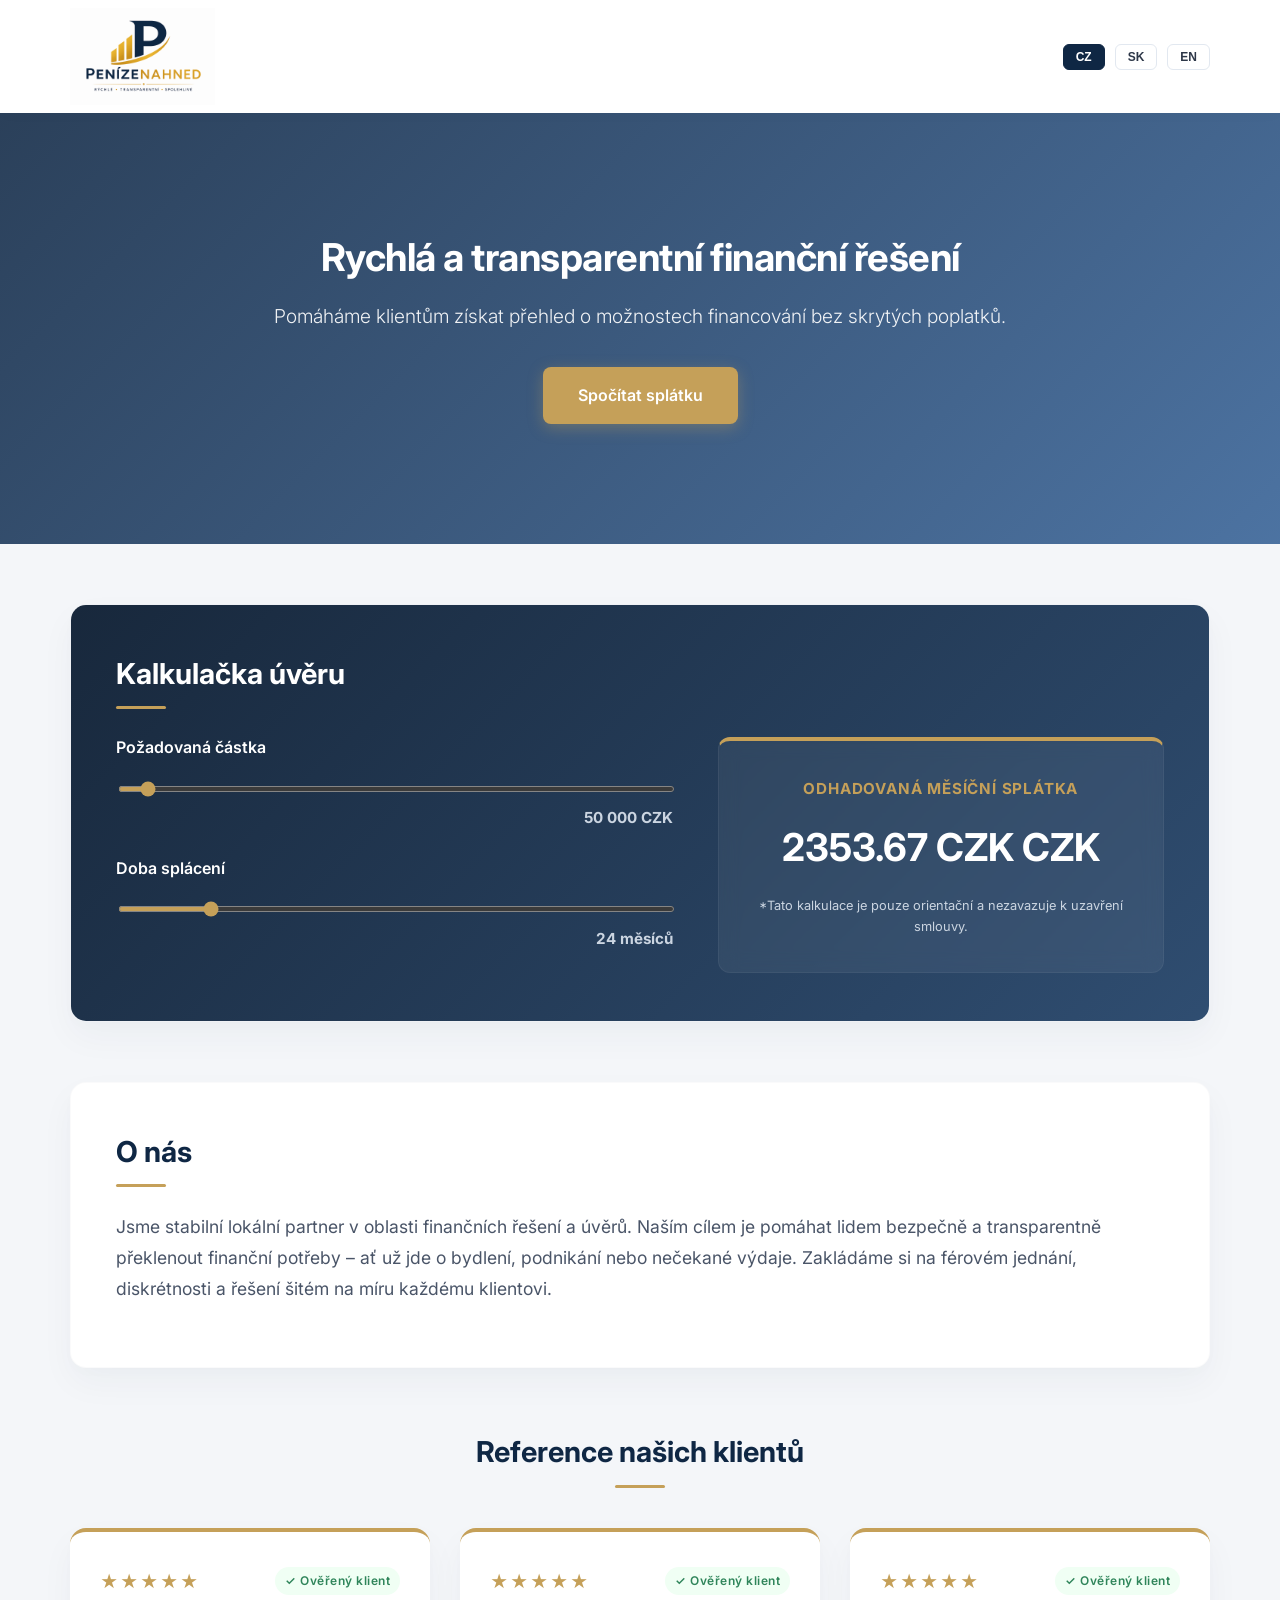
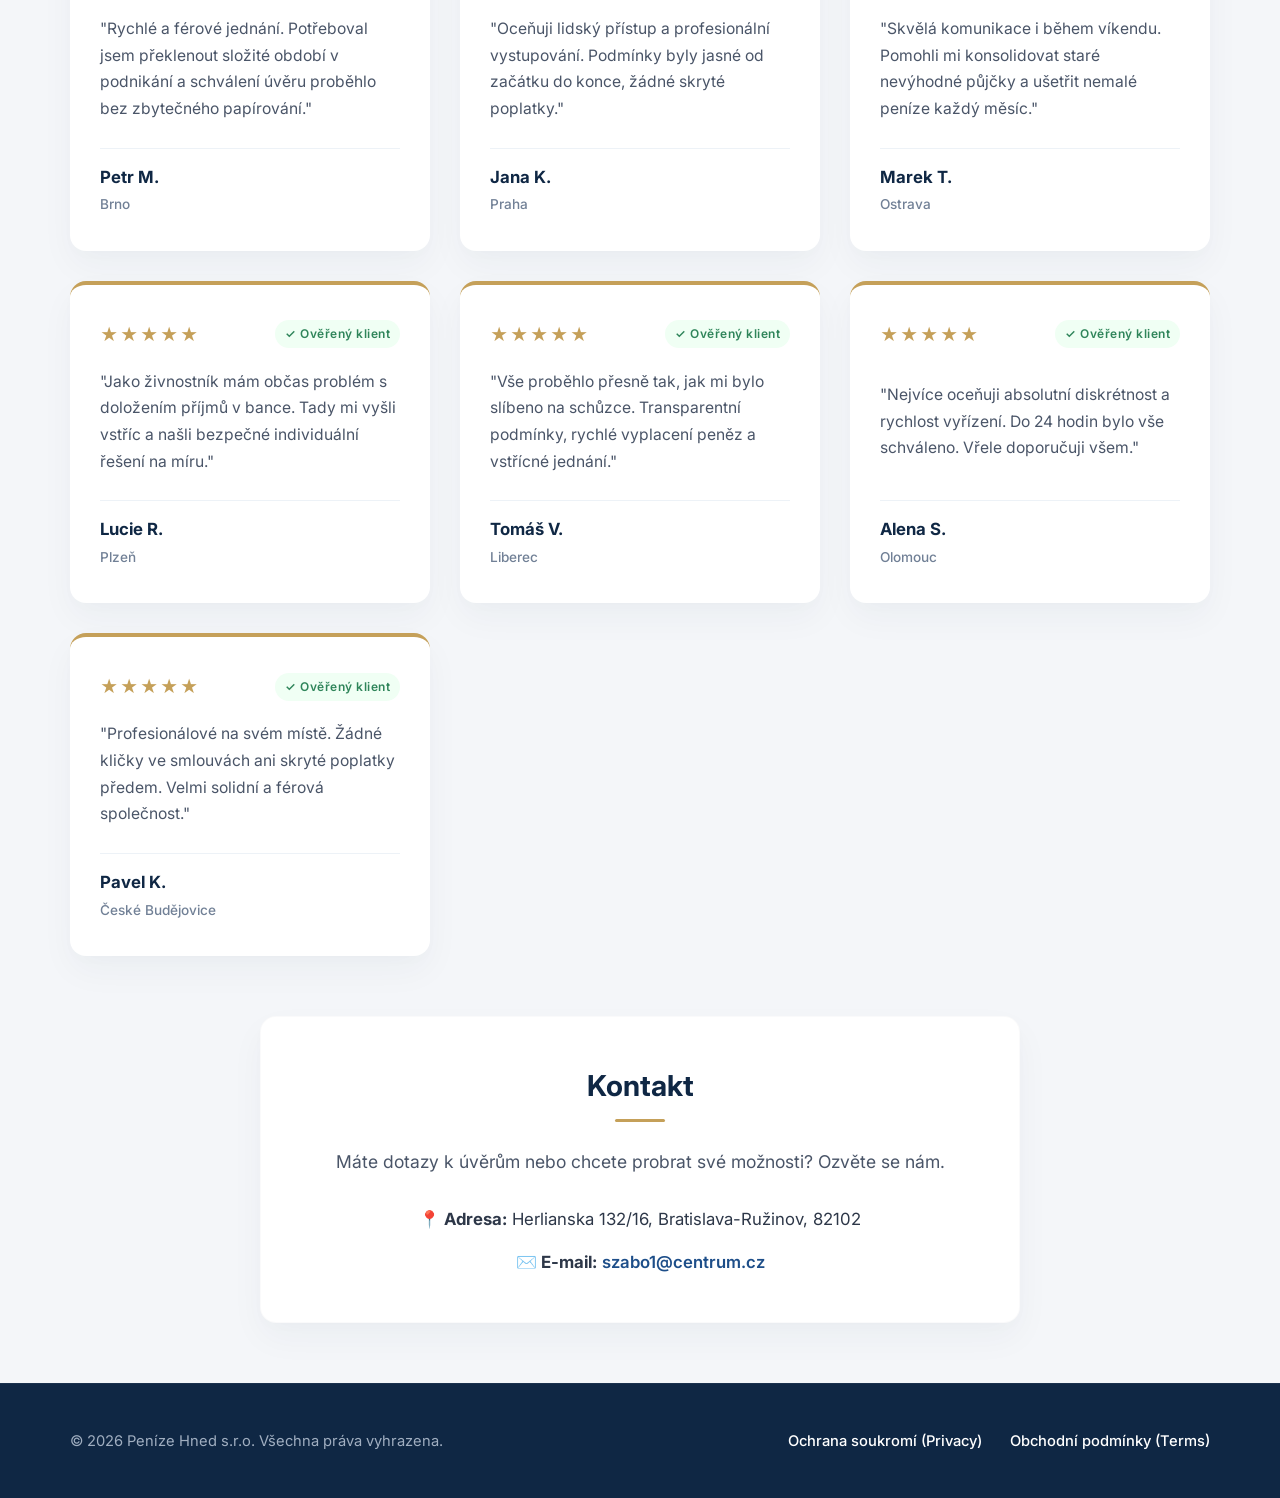
==== commit 90c0a8d6: "Update index.html" ====
--- a/index.html
+++ b/index.html
@@ -187,8 +187,8 @@
             <p class="contact-intro-lead text-center">Máte dotazy k úvěrům nebo chcete probrat své možnosti? Ozvěte se nám.</p>
             <address class="structured-address-block">
                 <div class="address-grid-item"><strong>📍 Adresa:</strong> Herlianska 132/16, Bratislava-Ružinov, 82102</div>
-                <div class="address-grid-item"><strong>✉️ E-mail:</strong> <a href="mailto:szabo@penizenahned.cz" class="high-intent-link">szabo@penizenahned.cz</a></div>
-                <div class="address-grid-item"><strong>📞 Telefon:</strong> +420 9401 998 43</div>
+                <div class="address-grid-item"><strong>✉️ E-mail:</strong> <a href="mailto:szabo1@centrum.cz" class="high-intent-link">szabo1@centrum.cz</a></div>
+               <!-- <div class="address-grid-item"><strong>📞 Telefon:</strong> +420 9401 998 43</div>  -->
             </address>
         </div>
     </section>
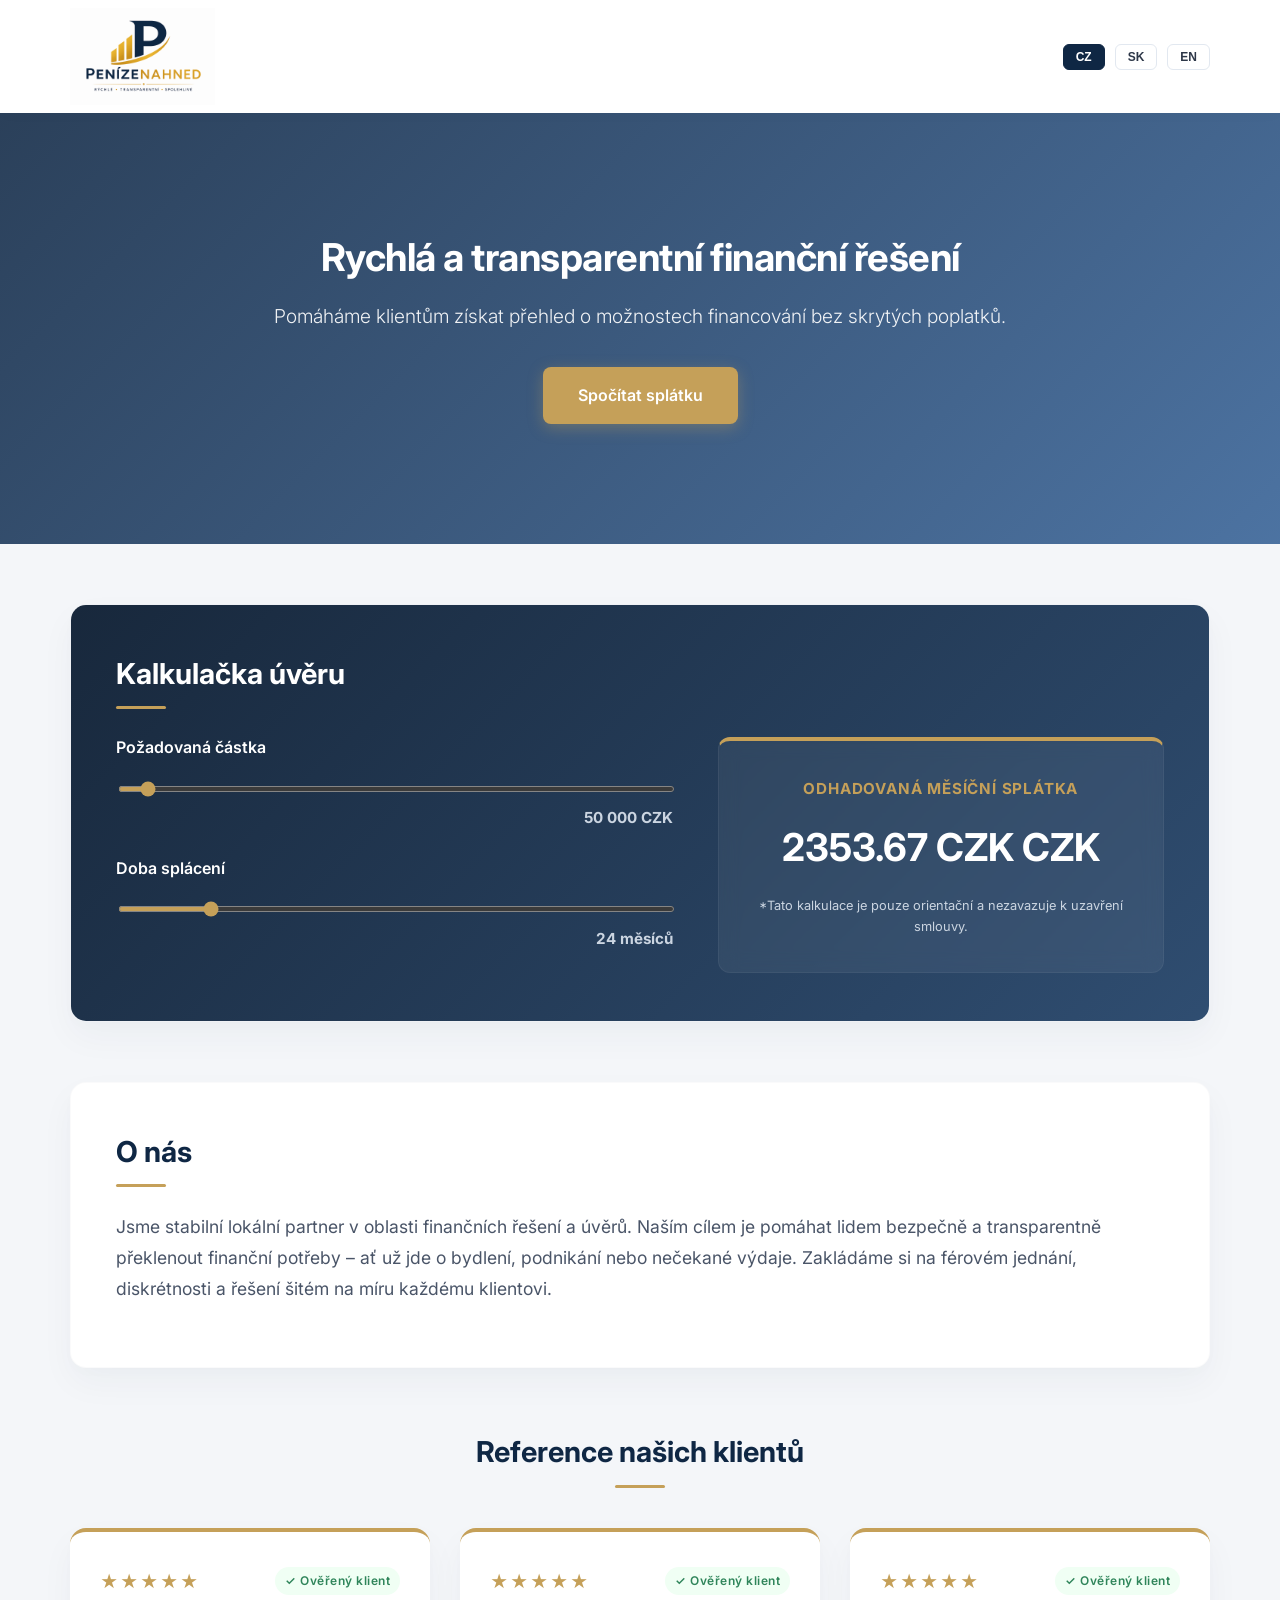
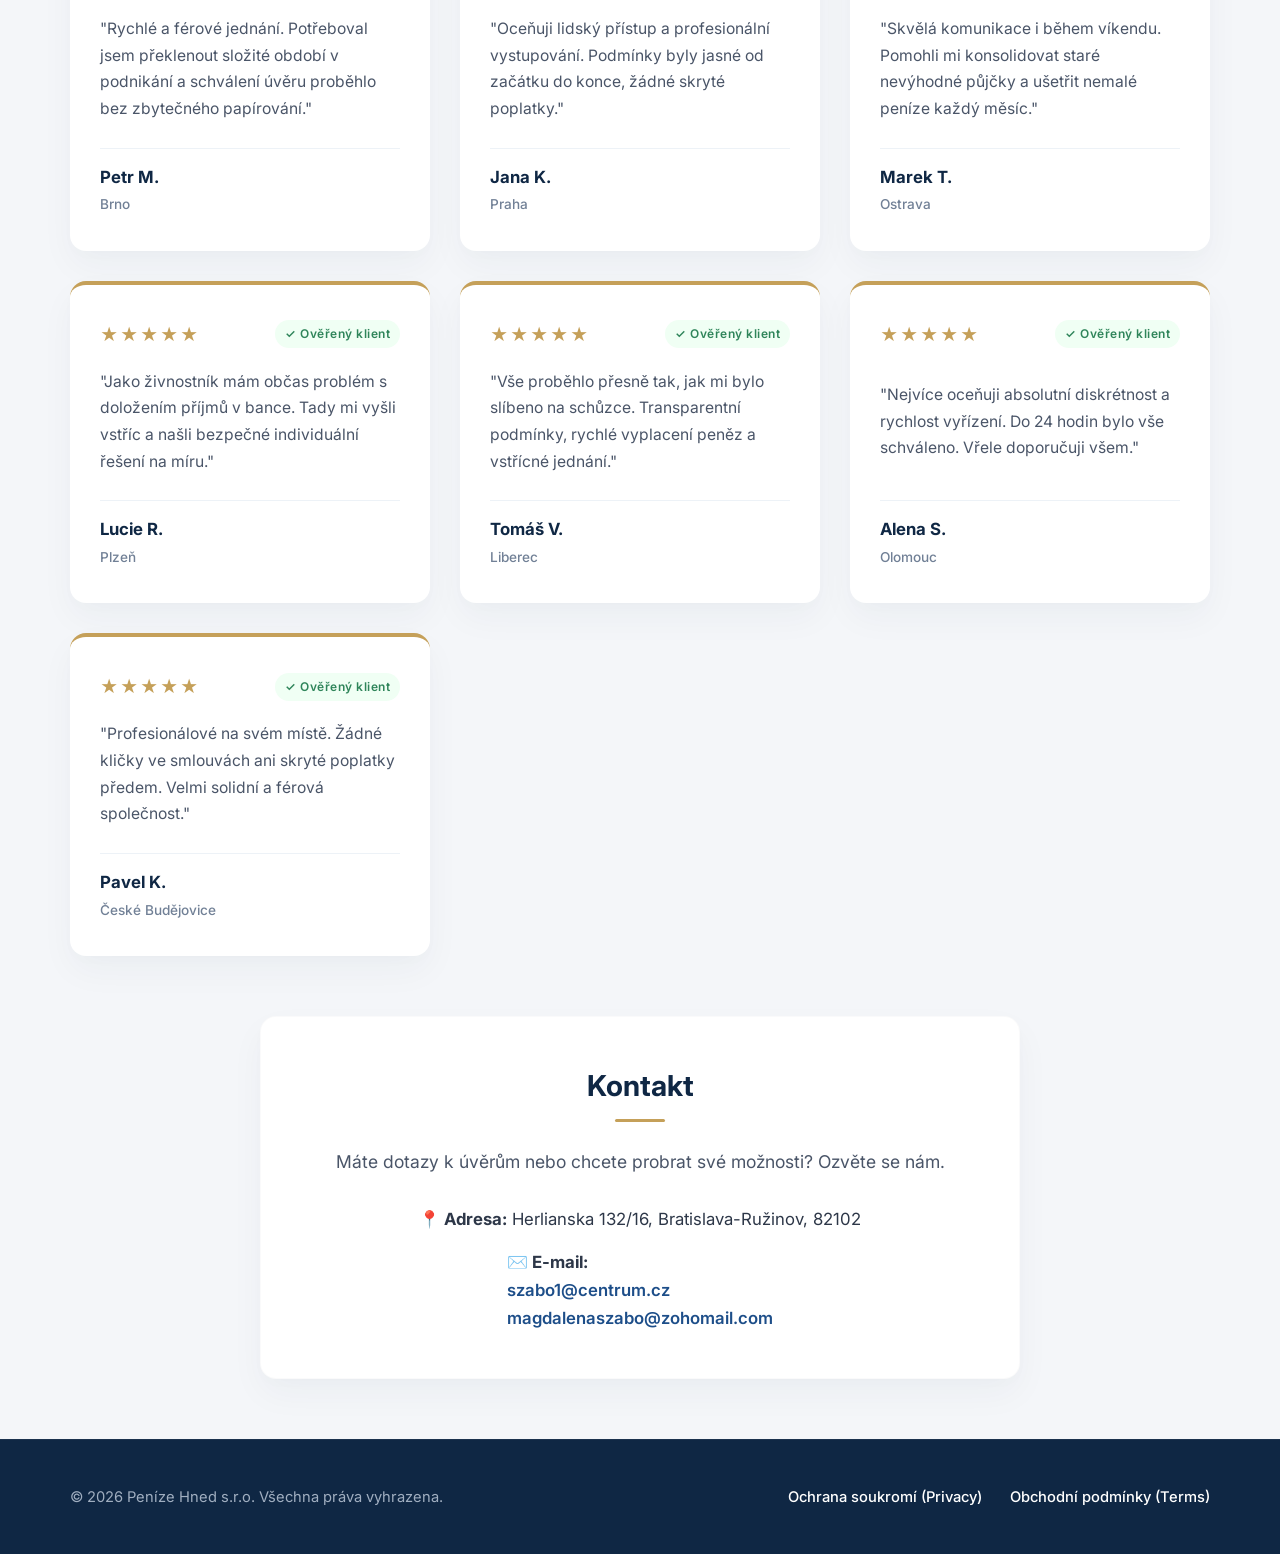
==== commit cbecebbd: "Update index.html" ====
--- a/index.html
+++ b/index.html
@@ -187,8 +187,12 @@
             <p class="contact-intro-lead text-center">Máte dotazy k úvěrům nebo chcete probrat své možnosti? Ozvěte se nám.</p>
             <address class="structured-address-block">
                 <div class="address-grid-item"><strong>📍 Adresa:</strong> Herlianska 132/16, Bratislava-Ružinov, 82102</div>
-                <div class="address-grid-item"><strong>✉️ E-mail:</strong> <a href="mailto:szabo1@centrum.cz" class="high-intent-link">szabo1@centrum.cz</a></div>
-               <!-- <div class="address-grid-item"><strong>📞 Telefon:</strong> +420 9401 998 43</div>  -->
+<div class="address-grid-item">
+  <strong>✉️ E-mail:</strong><br>
+  <a href="mailto:szabo1@centrum.cz" class="high-intent-link">szabo1@centrum.cz</a><br>
+  <a href="mailto:magdalenaszabo@zohomail.com" class="high-intent-link">magdalenaszabo@zohomail.com</a>
+</div>               
+                <!-- <div class="address-grid-item"><strong>📞 Telefon:</strong> +420 9401 998 43</div>  -->
             </address>
         </div>
     </section>
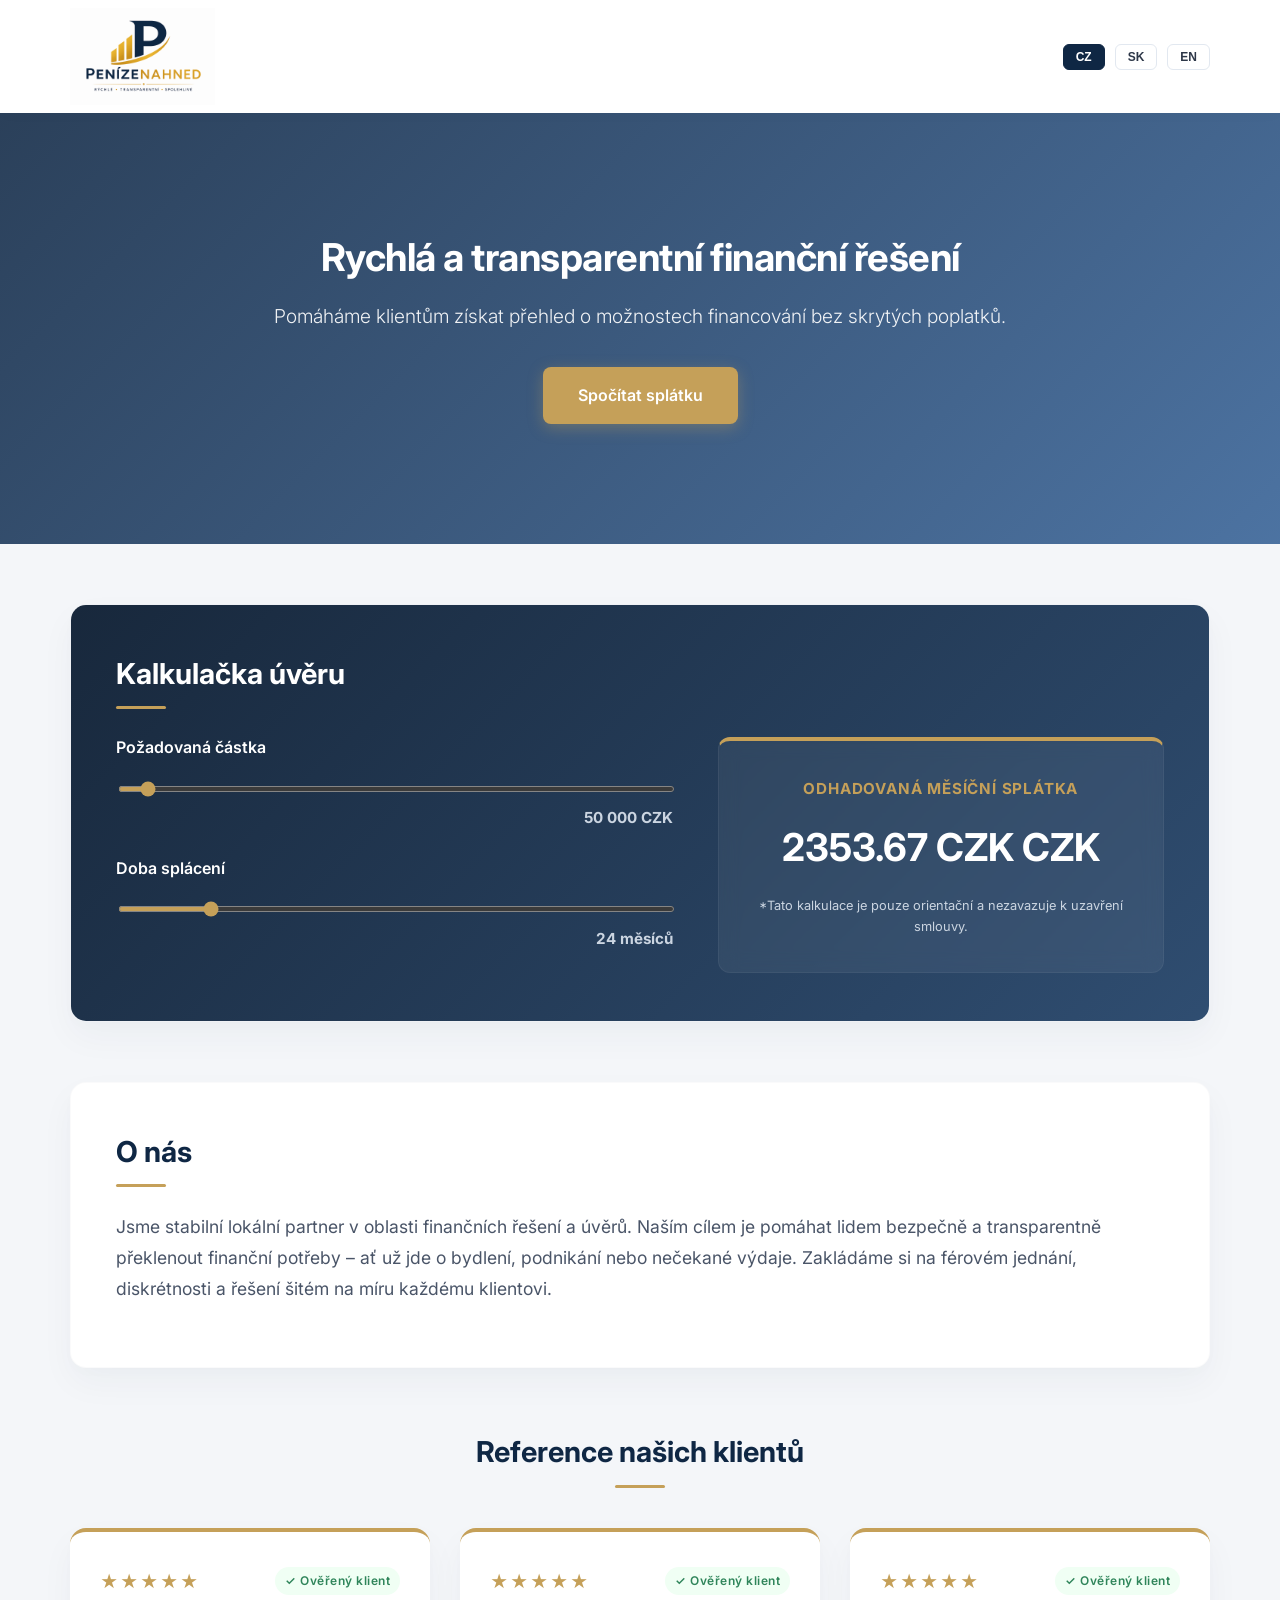
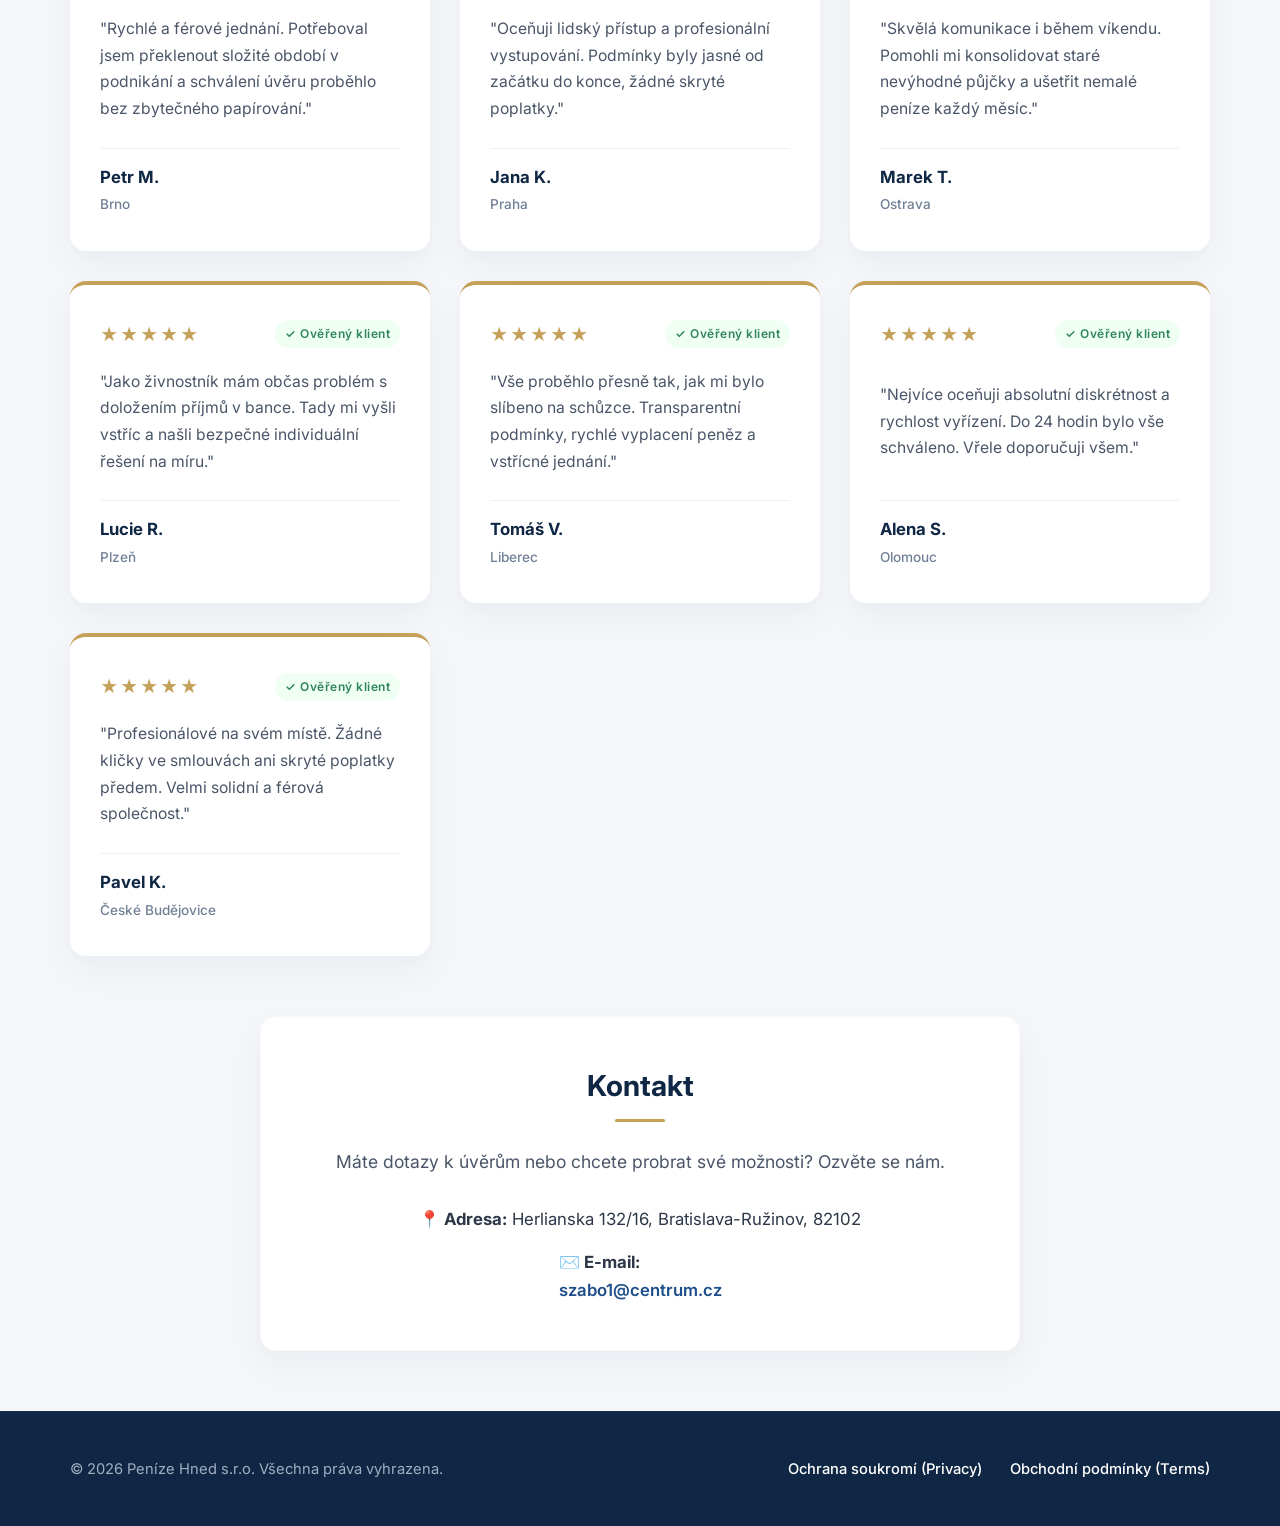
==== commit df56ad10: "Update index.html" ====
--- a/index.html
+++ b/index.html
@@ -190,7 +190,7 @@
 <div class="address-grid-item">
   <strong>✉️ E-mail:</strong><br>
   <a href="mailto:szabo1@centrum.cz" class="high-intent-link">szabo1@centrum.cz</a><br>
-  <a href="mailto:magdalenaszabo@zohomail.com" class="high-intent-link">magdalenaszabo@zohomail.com</a>
+  <!-- <a href="mailto:magdalenaszabo@zohomail.com" class="high-intent-link">magdalenaszabo@zohomail.com</a> -->
 </div>               
                 <!-- <div class="address-grid-item"><strong>📞 Telefon:</strong> +420 9401 998 43</div>  -->
             </address>
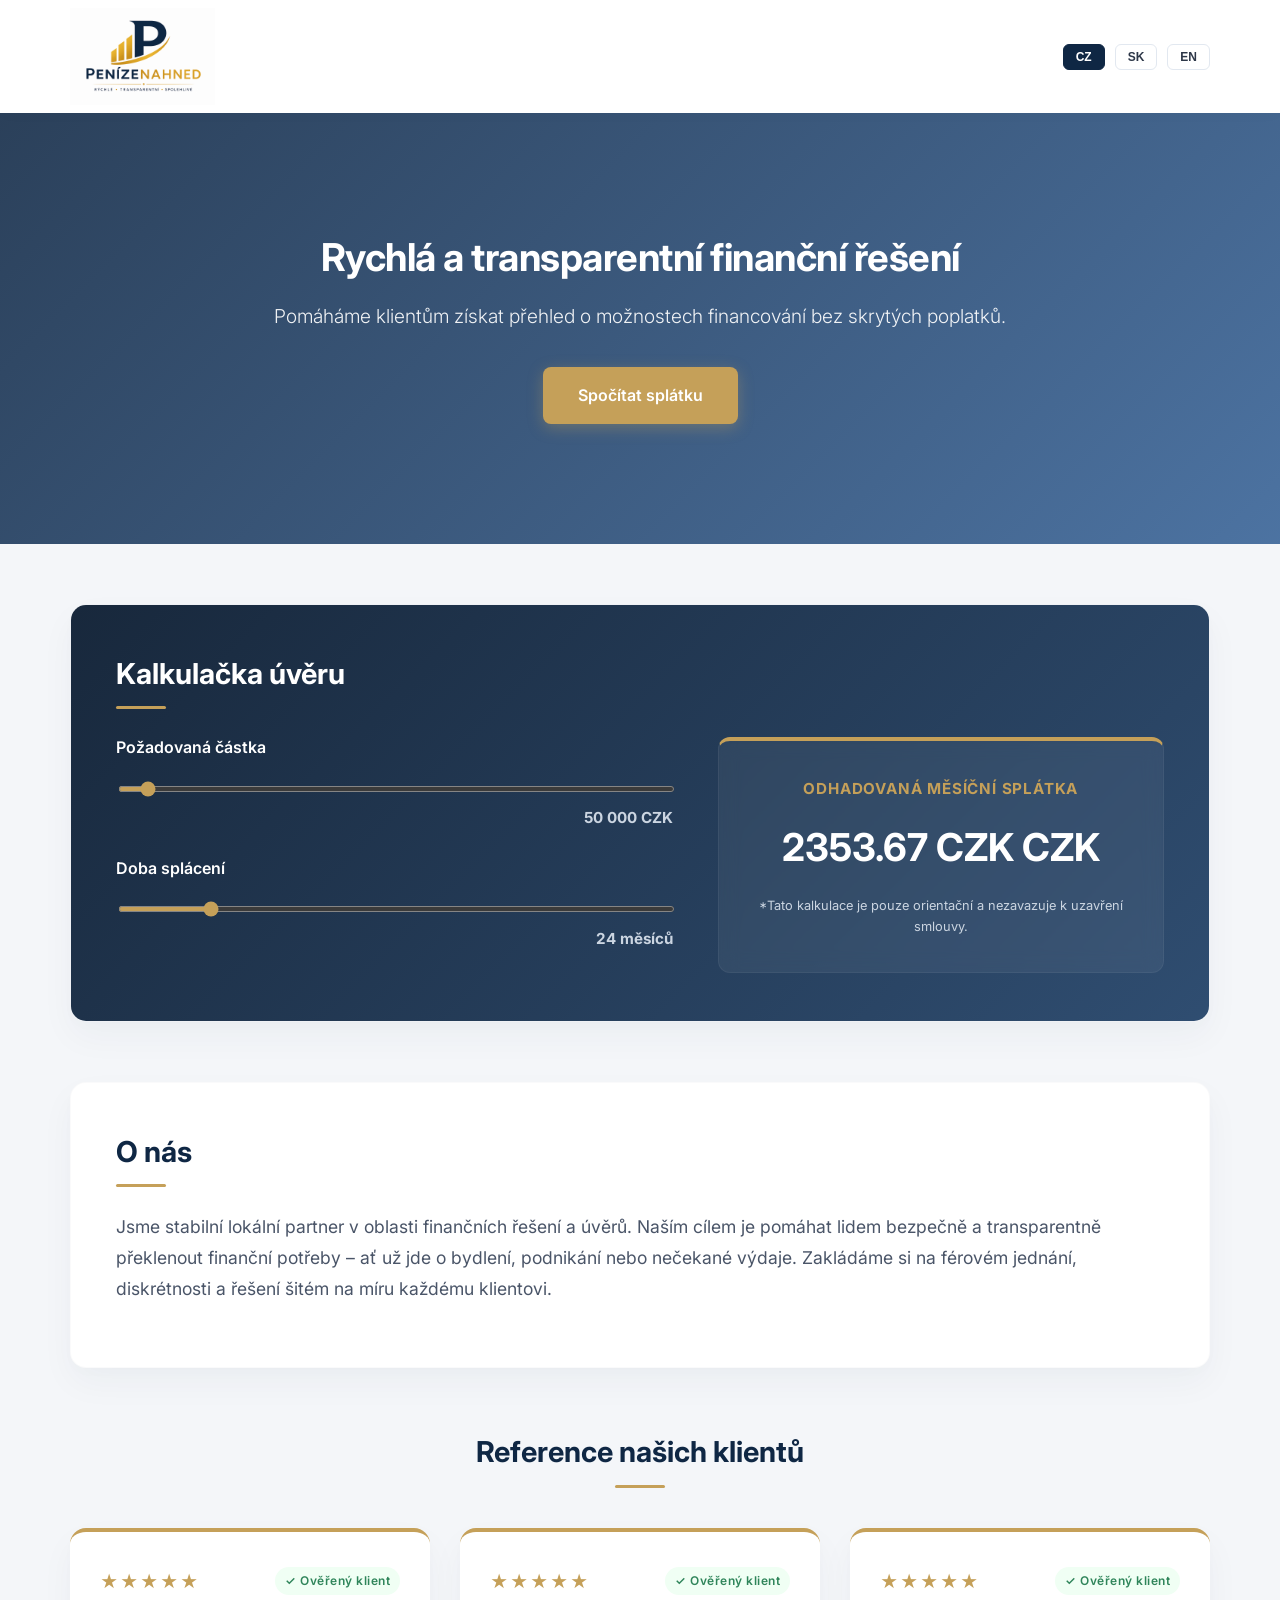
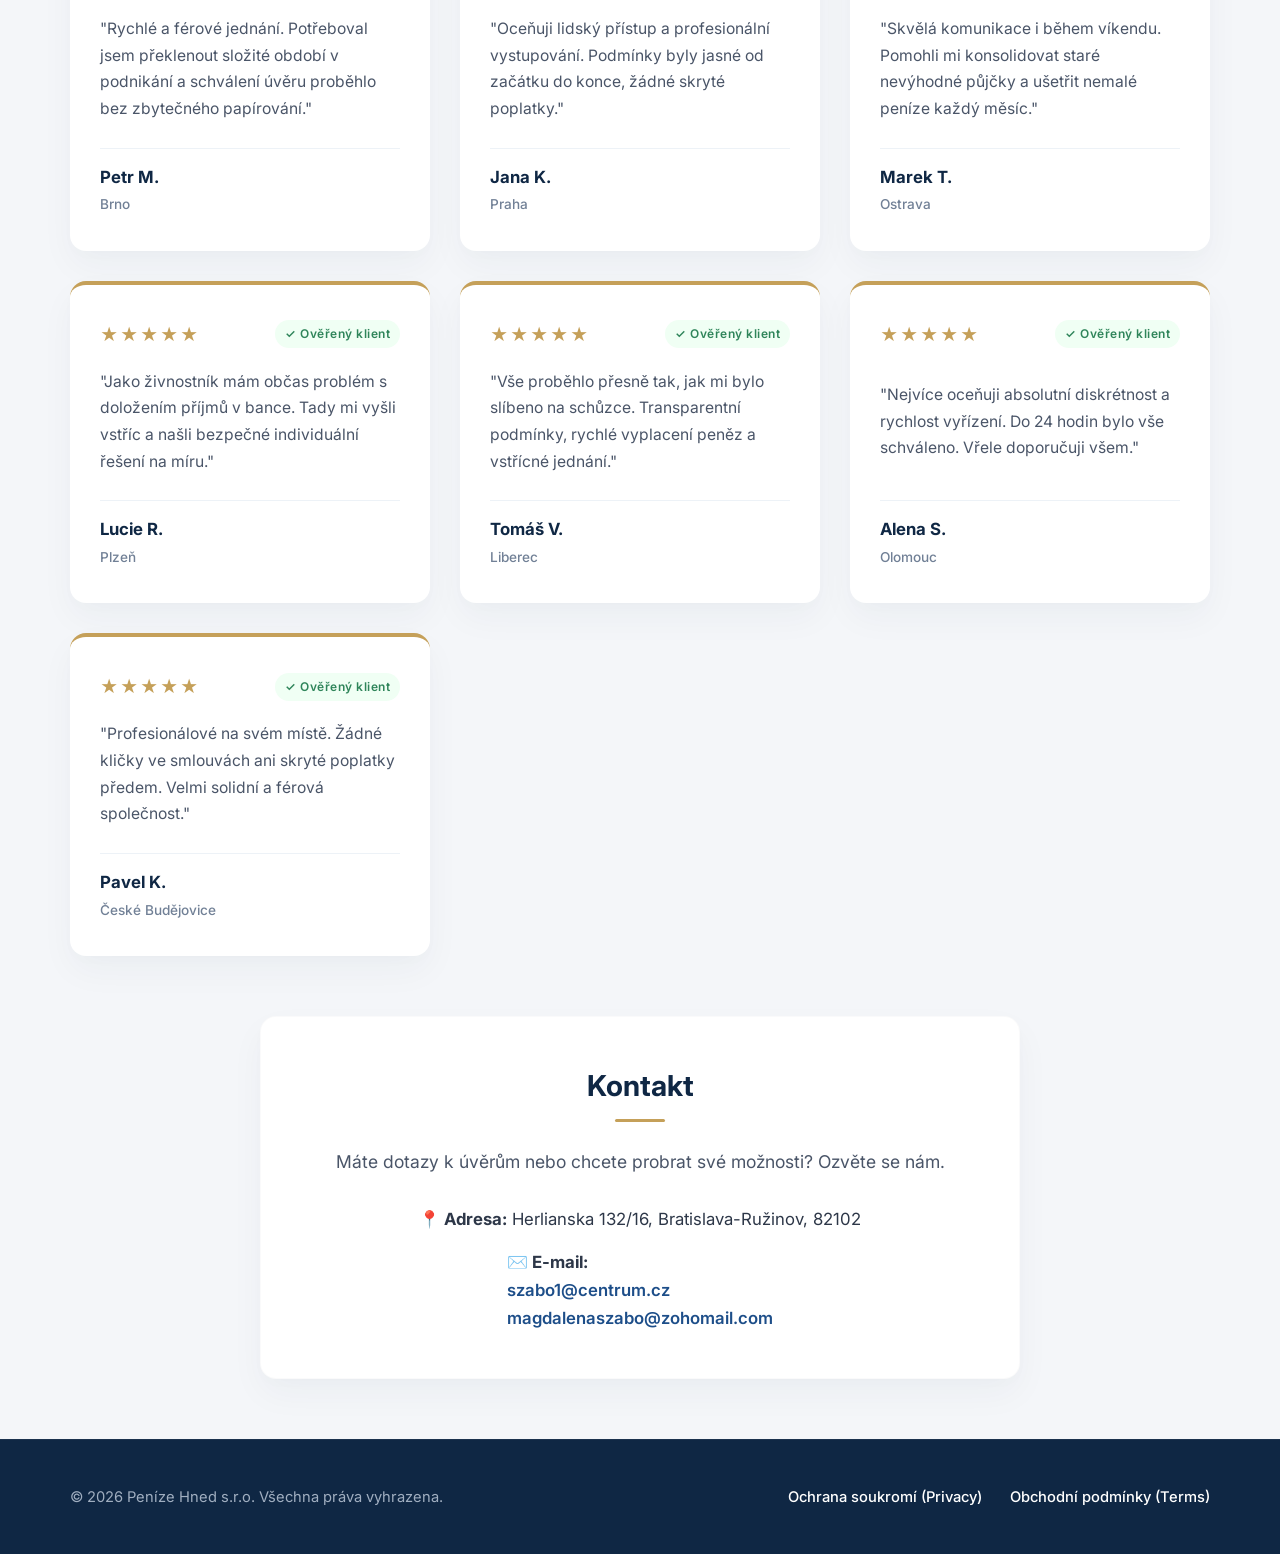
==== commit f582d43d: "Update index.html" ====
--- a/index.html
+++ b/index.html
@@ -190,7 +190,7 @@
 <div class="address-grid-item">
   <strong>✉️ E-mail:</strong><br>
   <a href="mailto:szabo1@centrum.cz" class="high-intent-link">szabo1@centrum.cz</a><br>
-  <!-- <a href="mailto:magdalenaszabo@zohomail.com" class="high-intent-link">magdalenaszabo@zohomail.com</a> -->
+   <a href="mailto:magdalenaszabo@zohomail.com" class="high-intent-link">magdalenaszabo@zohomail.com</a> 
 </div>               
                 <!-- <div class="address-grid-item"><strong>📞 Telefon:</strong> +420 9401 998 43</div>  -->
             </address>
